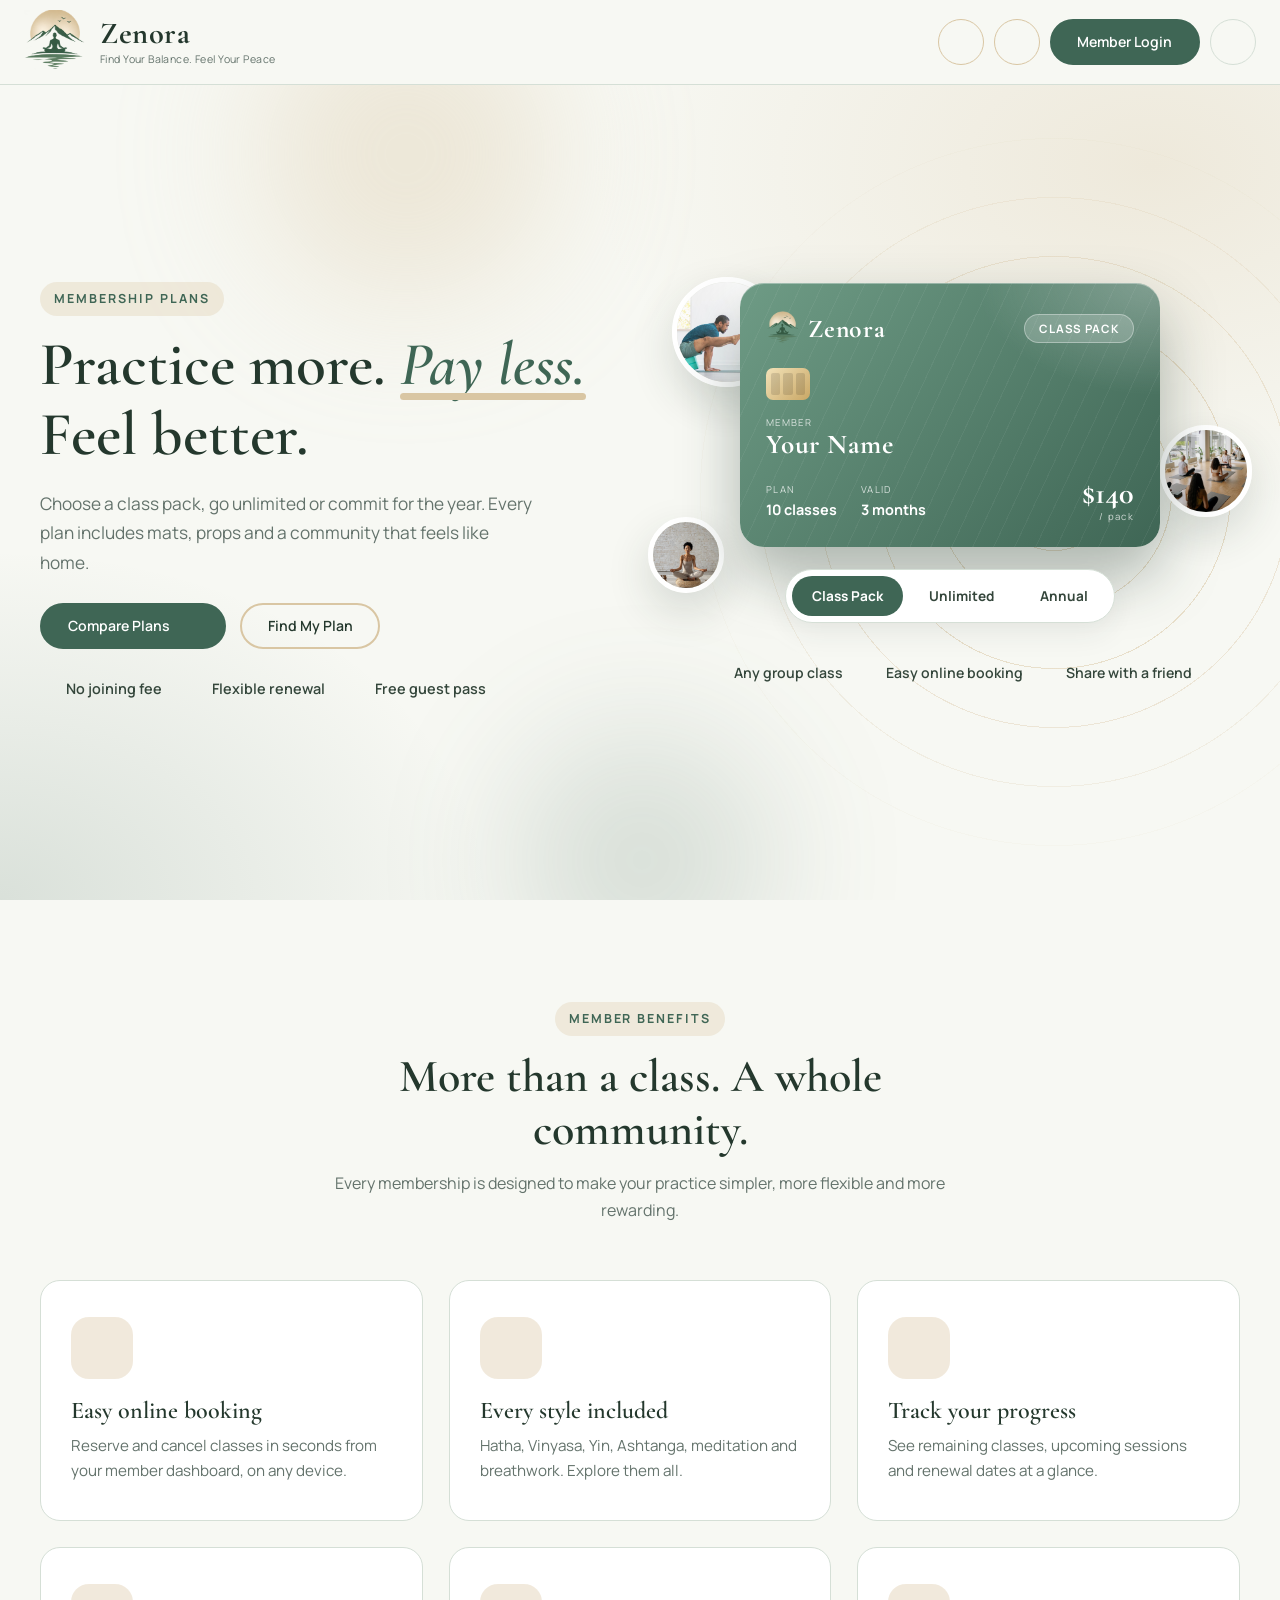
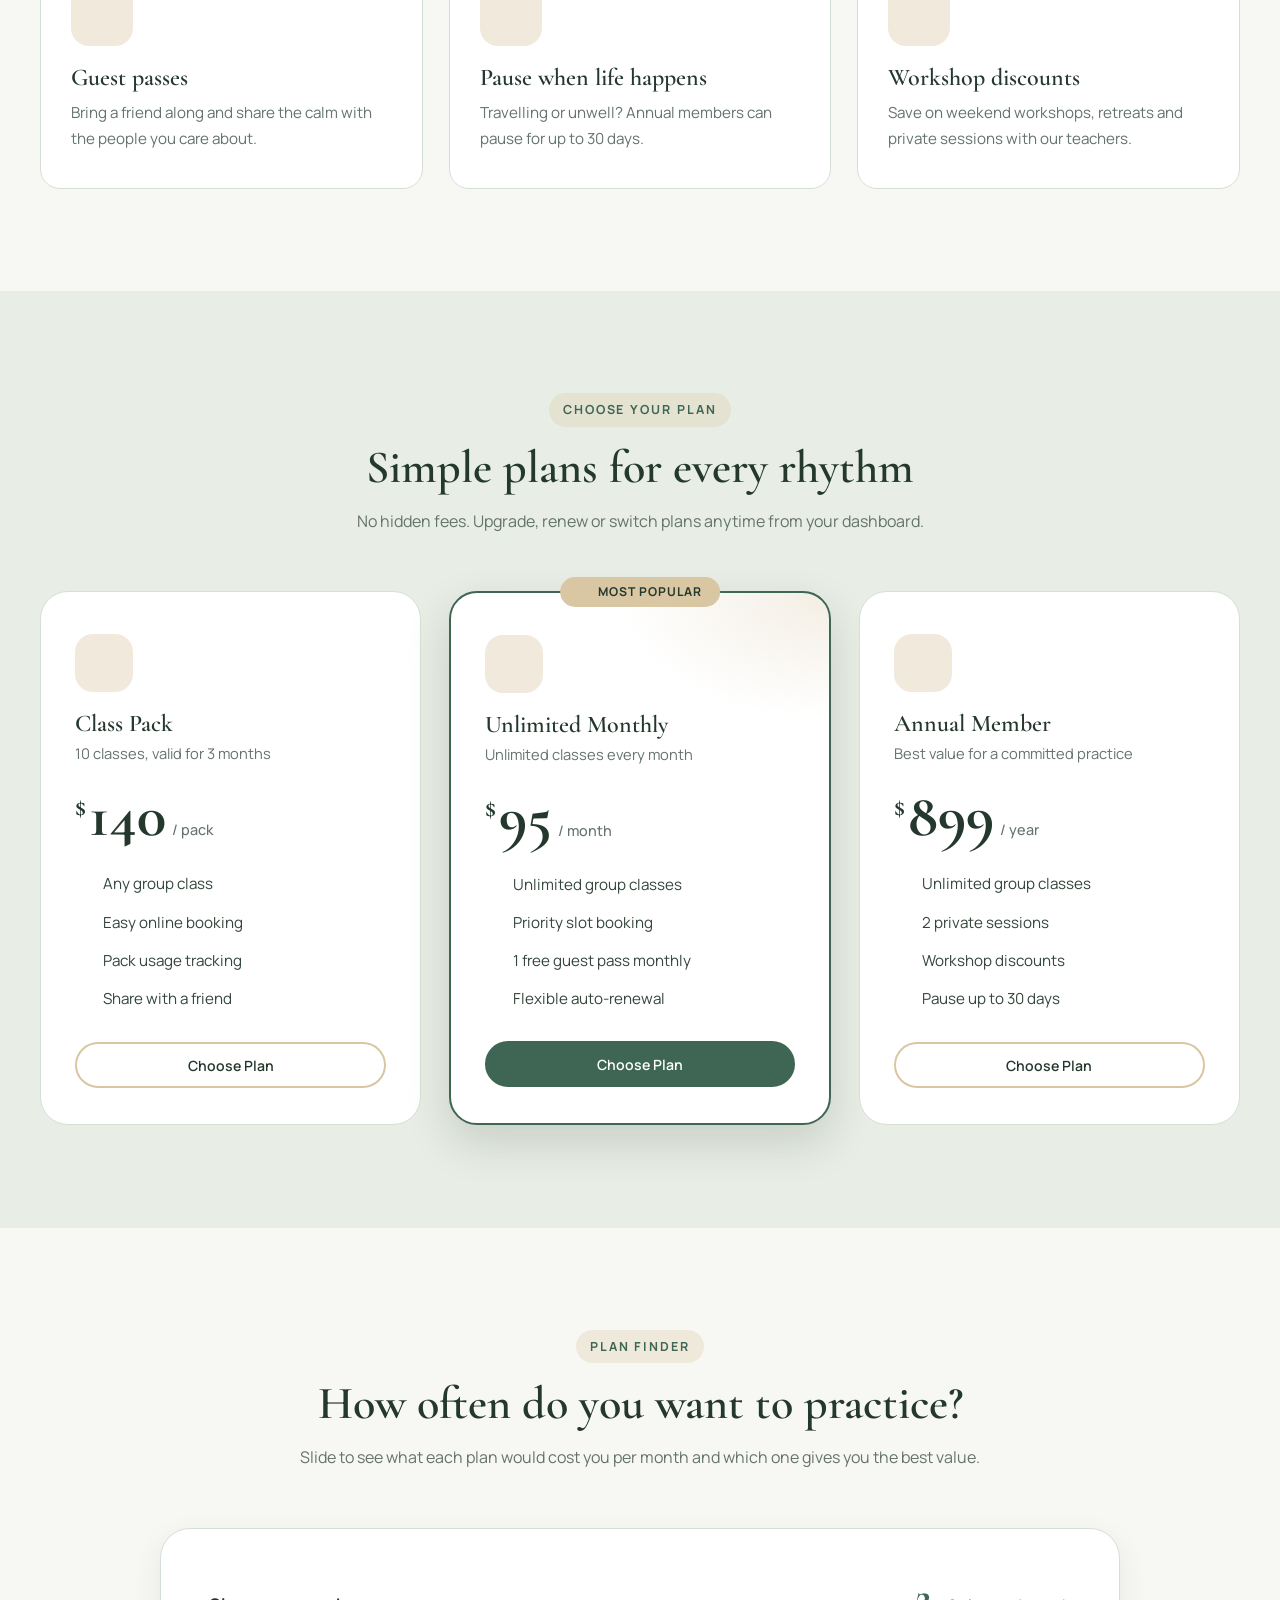
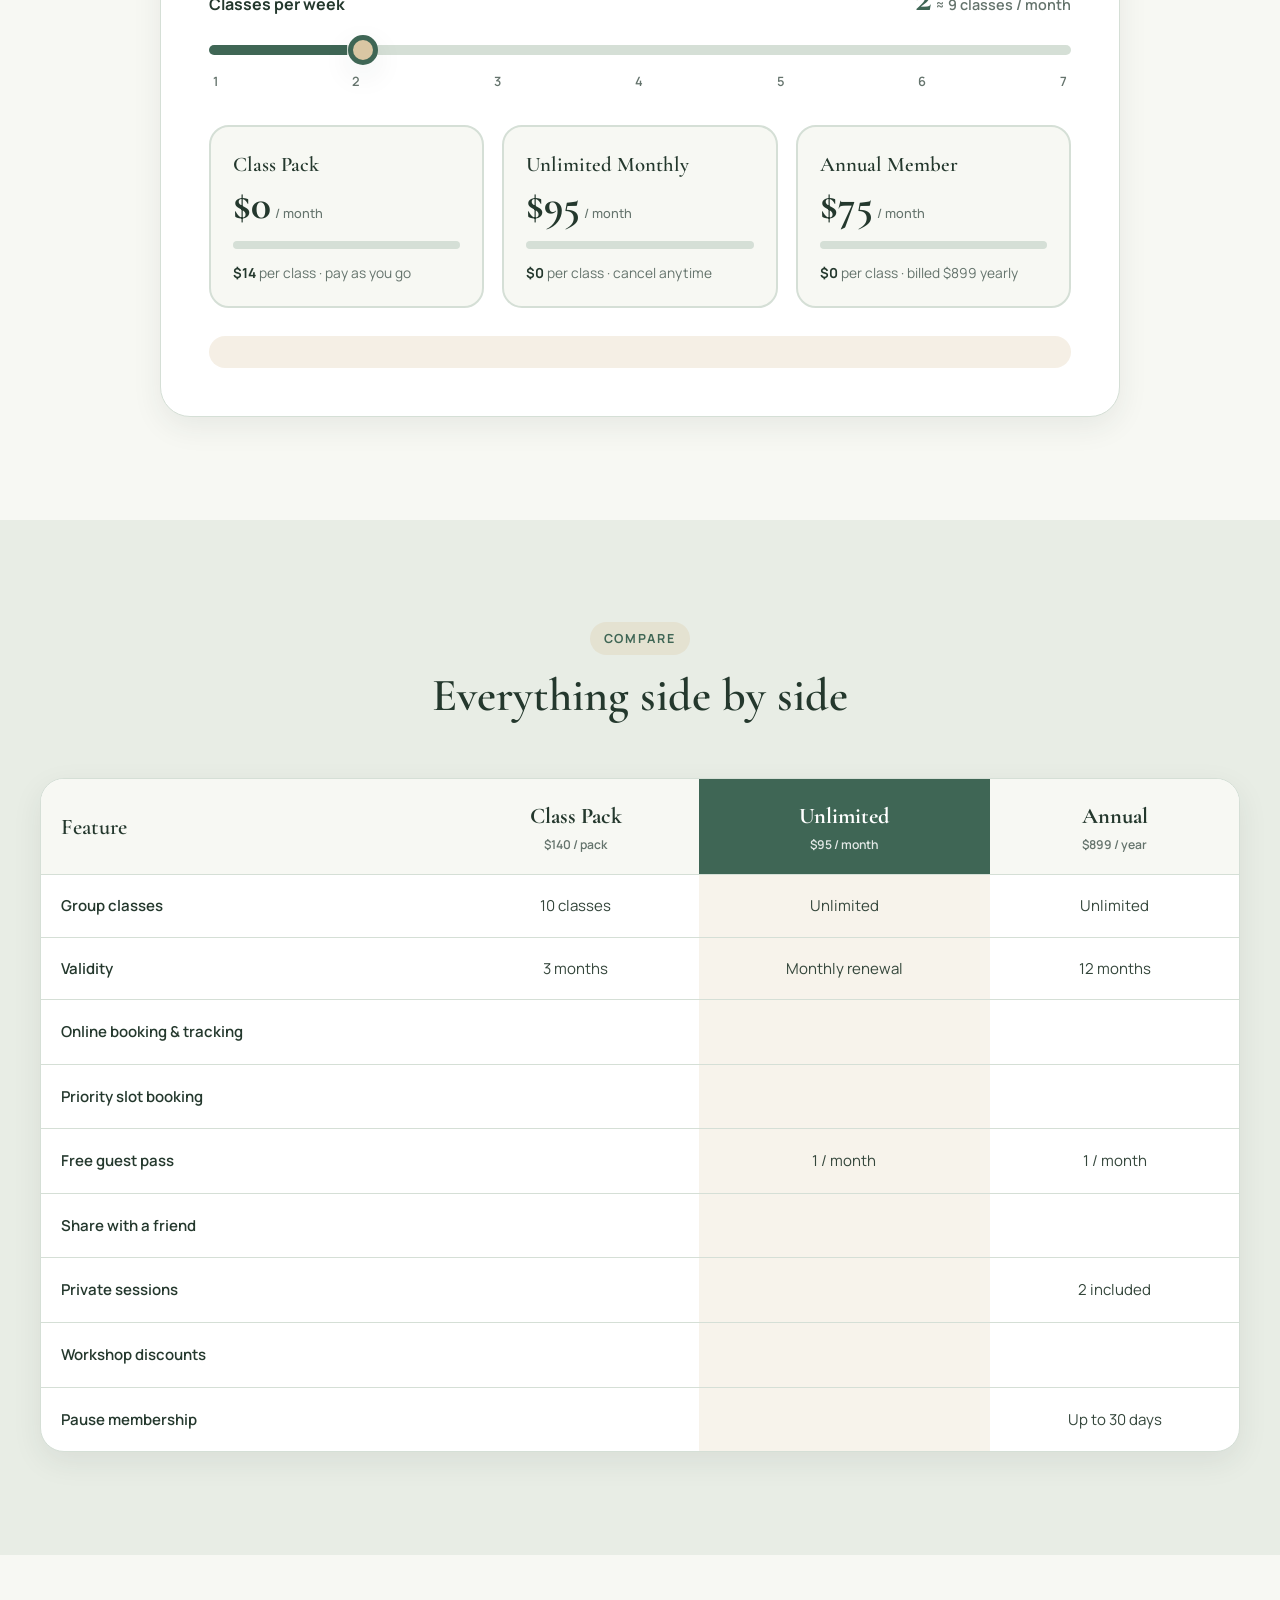
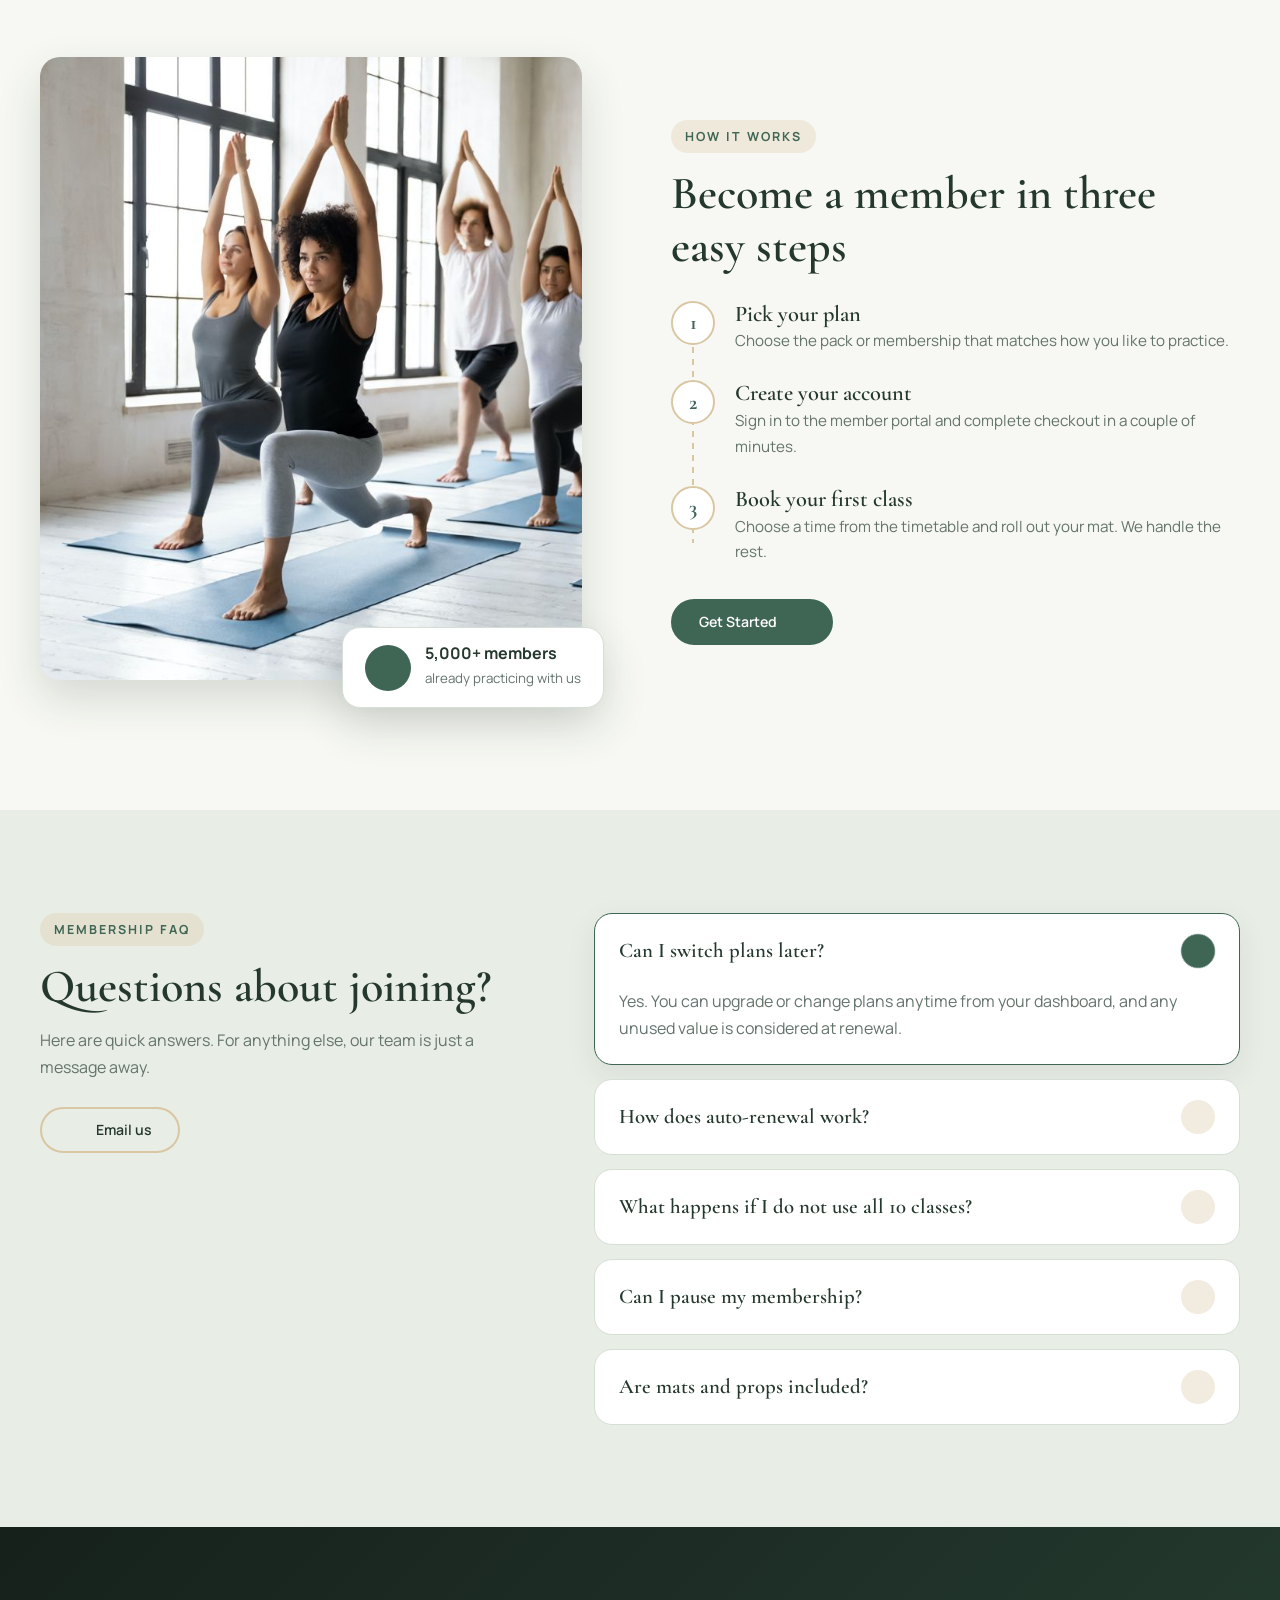
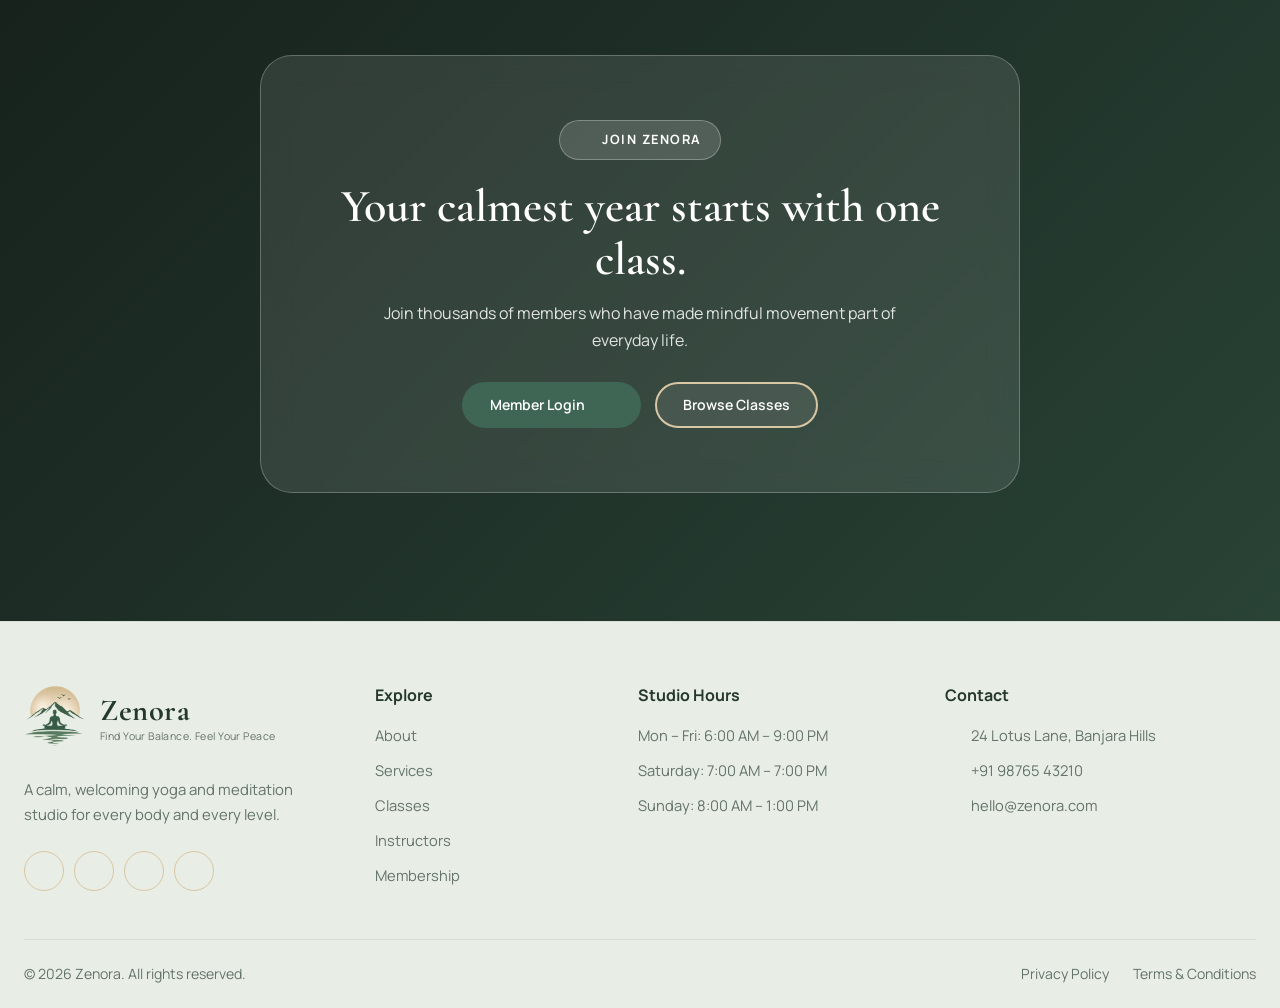
==== membership.html @ 4a1f75f4 "yoga studio" ====
<!DOCTYPE html>
<html lang="en" dir="ltr">

<head>
    <meta charset="UTF-8" />
    <meta name="viewport" content="width=device-width, initial-scale=1.0" />
    <title>Membership | Zenora Yoga & Meditation Studio</title>
    <meta name="description"
        content="Choose a Zenora membership: class packs, unlimited monthly or annual plans. Compare plans and find the one that fits your practice." />
    <link rel="icon" type="image/png" href="images/logo%201.png" />

    <!-- Apply saved theme + direction before paint (prevents flash) -->
    <script>
        try {
            var t = localStorage.getItem("zenora-theme");
            var d = localStorage.getItem("zenora-dir");
            if (t === "dark") document.documentElement.setAttribute("data-theme", "dark");
            if (d === "rtl") document.documentElement.setAttribute("dir", "rtl");
        } catch (e) { }
    </script>

    <link rel="preconnect" href="https://fonts.googleapis.com" />
    <link rel="preconnect" href="https://fonts.gstatic.com" crossorigin />
    <link
        href="https://fonts.googleapis.com/css2?family=Cormorant+Garamond:wght@500;600;700&family=Manrope:wght@400;500;600;700&display=swap"
        rel="stylesheet" />
    <link rel="stylesheet" href="membership.css" />
</head>

<body>

    <!-- ================= HEADER (3 equal-gap divs) ================= -->
    <header class="header" id="header">
        <div class="container header-inner">

            <!-- DIV 1: Logo + brand name + tagline -->
            <div class="header-brand">
                <a href="index.html" class="brand" aria-label="Zenora home">
                    <img class="brand-logo" src="images/logo%201.png" alt="" />
                    <span class="brand-text">
                        <span class="brand-name">Zenora</span>
                        <span class="brand-tagline">Find Your Balance. Feel Your Peace</span>
                    </span>
                </a>
            </div>

            <!-- DIV 2: Navigation links -->
            <nav class="nav" id="nav" aria-label="Main navigation">
                <ul class="nav-list">
                    <li class="has-dropdown">
                        <a href="index.html" aria-haspopup="true">Home <i data-lucide="chevron-down"
                                class="dd-icon"></i></a>
                        <ul class="dropdown">
                            <li><a href="index.html">Home 1 <small>Classic</small></a></li>
                            <li><a href="home-2.html">Home 2 <small>Premium</small></a></li>
                        </ul>
                    </li>
                    <li><a href="about.html">About</a></li>
                    <li><a href="services.html">Services</a></li>
                    <li><a href="classes.html">Classes</a></li>
                    <li><a href="instructors.html">Instructors</a></li>
                    <li><a href="membership.html" class="active">Membership</a></li>
                    <li><a href="dashboard.html">Dashboard</a></li>
                    <li class="nav-cta-item"><a href="login.html" class="btn btn-primary">Member Login</a></li>
                </ul>
            </nav>

            <!-- DIV 3: Action buttons + the single CTA -->
            <div class="header-actions">
                <button class="icon-btn" id="rtlToggle" aria-label="Toggle right-to-left layout" title="RTL / LTR">
                    <i data-lucide="arrow-left-right"></i>
                </button>
                <button class="icon-btn" id="themeToggle" aria-label="Toggle dark mode" title="Light / Dark">
                    <i data-lucide="moon" class="icon-moon"></i>
                    <i data-lucide="sun" class="icon-sun"></i>
                </button>
                <a href="login.html" class="btn btn-primary header-cta">Member Login</a>
                <button class="icon-btn burger" id="burger" aria-label="Open menu" aria-expanded="false">
                    <i data-lucide="menu"></i>
                </button>
            </div>

        </div>
    </header>

    <main>

        <!-- ================= 1. HERO (interactive 3D member card) ================= -->
        <section class="mb-hero" id="top">
            <span class="mb-rings" aria-hidden="true"></span>
            <span class="mb-blob mb-blob-1"></span>
            <span class="mb-blob mb-blob-2"></span>

            <div class="container mb-hero-inner">
                <div class="mb-hero-copy">
                    <span class="eyebrow mb-fade" style="--d:.1s">Membership Plans</span>
                    <h1 class="mb-fade" style="--d:.2s">Practice more. <span class="mb-accent">Pay less.</span> Feel
                        better.</h1>
                    <p class="mb-lead mb-fade" style="--d:.3s">
                        Choose a class pack, go unlimited or commit for the year. Every plan includes mats, props and
                        a community that feels like home.
                    </p>
                    <div class="mb-hero-btns mb-fade" style="--d:.4s">
                        <a href="#plans" class="btn btn-primary">Compare Plans <i data-lucide="arrow-down"></i></a>
                        <a href="#finder" class="btn btn-secondary">Find My Plan</a>
                    </div>
                    <ul class="mb-trust mb-fade" style="--d:.5s">
                        <li><i data-lucide="shield-check"></i> No joining fee</li>
                        <li><i data-lucide="refresh-cw"></i> Flexible renewal</li>
                        <li><i data-lucide="gift"></i> Free guest pass</li>
                    </ul>
                </div>

                <div class="mb-stage mb-fade" style="--d:.3s" id="mbStage">
                    <span class="mb-bubble mb-bubble-1"><img src="./images/arm balance.jpg" alt=""
                            onerror="this.style.display='none'" /></span>
                    <span class="mb-bubble mb-bubble-2"><img src="./images/group class1.jpg" alt=""
                            onerror="this.style.display='none'" /></span>
                    <span class="mb-bubble mb-bubble-3"><img src="./images/meditation.jpg" alt=""
                            onerror="this.style.display='none'" /></span>

                    <div class="mb-card-wrap">
                        <div class="mb-tilt" id="mbTilt">
                            <div class="mb-card" id="mbCard" data-tier="pack">
                                <span class="mb-sheen"></span>
                                <div class="mb-card-top">
                                    <span class="mb-card-brand">
                                        <img src="images/logo%201.png" alt="" onerror="this.style.display='none'" />
                                        <b>Zenora</b>
                                    </span>
                                    <span class="mb-card-badge" id="mbBadge">Class Pack</span>
                                </div>
                                <div class="mb-chip"><i></i><i></i><i></i></div>
                                <div class="mb-card-mid">
                                    <small>MEMBER</small>
                                    <strong>Your Name</strong>
                                </div>
                                <div class="mb-card-bot">
                                    <div><small>PLAN</small><b id="mbPlan">10 classes</b></div>
                                    <div><small>VALID</small><b id="mbValid">3 months</b></div>
                                    <div class="mb-card-price"><b id="mbPrice">$140</b><small id="mbPer">/ pack</small>
                                    </div>
                                </div>
                            </div>
                        </div>
                    </div>

                    <div class="mb-tiers" id="mbTiers" role="tablist" aria-label="Preview a plan">
                        <button class="mb-tier active" data-tier="pack" role="tab" aria-selected="true">Class
                            Pack</button>
                        <button class="mb-tier" data-tier="unlimited" role="tab"
                            aria-selected="false">Unlimited</button>
                        <button class="mb-tier" data-tier="annual" role="tab" aria-selected="false">Annual</button>
                    </div>
                    <ul class="mb-perks" id="mbPerks"></ul>
                </div>
            </div>
        </section>

        <!-- ================= 2. BENEFITS ================= -->
        <section class="section" id="benefits">
            <div class="container">
                <div class="section-head mb-reveal">
                    <span class="eyebrow">Member Benefits</span>
                    <h2>More than a class. A whole community.</h2>
                    <p>Every membership is designed to make your practice simpler, more flexible and more rewarding.</p>
                </div>
                <div class="mb-benefits">
                    <article class="mb-benefit mb-reveal">
                        <span class="mb-b-icon"><i data-lucide="calendar-plus"></i></span>
                        <h3>Easy online booking</h3>
                        <p>Reserve and cancel classes in seconds from your member dashboard, on any device.</p>
                    </article>
                    <article class="mb-benefit mb-reveal" style="--d:.1s">
                        <span class="mb-b-icon"><i data-lucide="layers"></i></span>
                        <h3>Every style included</h3>
                        <p>Hatha, Vinyasa, Yin, Ashtanga, meditation and breathwork. Explore them all.</p>
                    </article>
                    <article class="mb-benefit mb-reveal" style="--d:.2s">
                        <span class="mb-b-icon"><i data-lucide="gauge"></i></span>
                        <h3>Track your progress</h3>
                        <p>See remaining classes, upcoming sessions and renewal dates at a glance.</p>
                    </article>
                    <article class="mb-benefit mb-reveal">
                        <span class="mb-b-icon"><i data-lucide="gift"></i></span>
                        <h3>Guest passes</h3>
                        <p>Bring a friend along and share the calm with the people you care about.</p>
                    </article>
                    <article class="mb-benefit mb-reveal" style="--d:.1s">
                        <span class="mb-b-icon"><i data-lucide="pause-circle"></i></span>
                        <h3>Pause when life happens</h3>
                        <p>Travelling or unwell? Annual members can pause for up to 30 days.</p>
                    </article>
                    <article class="mb-benefit mb-reveal" style="--d:.2s">
                        <span class="mb-b-icon"><i data-lucide="ticket-percent"></i></span>
                        <h3>Workshop discounts</h3>
                        <p>Save on weekend workshops, retreats and private sessions with our teachers.</p>
                    </article>
                </div>
            </div>
        </section>

        <!-- ================= 3. PLANS ================= -->
        <section class="section alt" id="plans">
            <div class="container">
                <div class="section-head mb-reveal">
                    <span class="eyebrow">Choose Your Plan</span>
                    <h2>Simple plans for every rhythm</h2>
                    <p>No hidden fees. Upgrade, renew or switch plans anytime from your dashboard.</p>
                </div>
                <div class="mb-plans">
                    <article class="mb-plan mb-reveal">
                        <span class="mb-plan-icon"><i data-lucide="ticket"></i></span>
                        <h3>Class Pack</h3>
                        <p class="mb-plan-desc">10 classes, valid for 3 months</p>
                        <div class="mb-price"><span>$</span>140<small>/ pack</small></div>
                        <ul>
                            <li><i data-lucide="check"></i> Any group class</li>
                            <li><i data-lucide="check"></i> Easy online booking</li>
                            <li><i data-lucide="check"></i> Pack usage tracking</li>
                            <li><i data-lucide="check"></i> Share with a friend</li>
                        </ul>
                        <a href="login.html" class="btn btn-secondary">Choose Plan</a>
                    </article>

                    <article class="mb-plan mb-plan-pop mb-reveal" style="--d:.12s">
                        <span class="mb-pop"><i data-lucide="star"></i> Most Popular</span>
                        <span class="mb-plan-icon"><i data-lucide="infinity"></i></span>
                        <h3>Unlimited Monthly</h3>
                        <p class="mb-plan-desc">Unlimited classes every month</p>
                        <div class="mb-price"><span>$</span>95<small>/ month</small></div>
                        <ul>
                            <li><i data-lucide="check"></i> Unlimited group classes</li>
                            <li><i data-lucide="check"></i> Priority slot booking</li>
                            <li><i data-lucide="check"></i> 1 free guest pass monthly</li>
                            <li><i data-lucide="check"></i> Flexible auto-renewal</li>
                        </ul>
                        <a href="login.html" class="btn btn-primary">Choose Plan</a>
                    </article>

                    <article class="mb-plan mb-reveal" style="--d:.24s">
                        <span class="mb-plan-icon"><i data-lucide="crown"></i></span>
                        <h3>Annual Member</h3>
                        <p class="mb-plan-desc">Best value for a committed practice</p>
                        <div class="mb-price"><span>$</span>899<small>/ year</small></div>
                        <ul>
                            <li><i data-lucide="check"></i> Unlimited group classes</li>
                            <li><i data-lucide="check"></i> 2 private sessions</li>
                            <li><i data-lucide="check"></i> Workshop discounts</li>
                            <li><i data-lucide="check"></i> Pause up to 30 days</li>
                        </ul>
                        <a href="login.html" class="btn btn-secondary">Choose Plan</a>
                    </article>
                </div>
            </div>
        </section>

        <!-- ================= 4. PLAN FINDER ================= -->
        <section class="section" id="finder">
            <div class="container">
                <div class="section-head mb-reveal">
                    <span class="eyebrow">Plan Finder</span>
                    <h2>How often do you want to practice?</h2>
                    <p>Slide to see what each plan would cost you per month and which one gives you the best value.</p>
                </div>

                <div class="mb-finder mb-reveal">
                    <div class="mb-slider-box">
                        <div class="mb-slider-head">
                            <span>Classes per week</span>
                            <strong><b id="mbWeekly">2</b> <small id="mbMonthly">≈ 9 classes / month</small></strong>
                        </div>
                        <input type="range" id="mbRange" min="1" max="7" step="1" value="2"
                            aria-label="Classes per week" />
                        <div class="mb-ticks">
                            <span>1</span><span>2</span><span>3</span><span>4</span><span>5</span><span>6</span><span>7</span>
                        </div>
                    </div>

                    <div class="mb-results" id="mbResults">
                        <div class="mb-result" data-plan="pack">
                            <span class="mb-best"><i data-lucide="trophy"></i> Best value</span>
                            <h3>Class Pack</h3>
                            <div class="mb-res-price"><span id="rPack">$0</span><small>/ month</small></div>
                            <div class="mb-res-bar"><i id="bPack"></i></div>
                            <p><b id="cPack">$14</b> per class · pay as you go</p>
                        </div>
                        <div class="mb-result" data-plan="unlimited">
                            <span class="mb-best"><i data-lucide="trophy"></i> Best value</span>
                            <h3>Unlimited Monthly</h3>
                            <div class="mb-res-price"><span id="rUnl">$95</span><small>/ month</small></div>
                            <div class="mb-res-bar"><i id="bUnl"></i></div>
                            <p><b id="cUnl">$0</b> per class · cancel anytime</p>
                        </div>
                        <div class="mb-result" data-plan="annual">
                            <span class="mb-best"><i data-lucide="trophy"></i> Best value</span>
                            <h3>Annual Member</h3>
                            <div class="mb-res-price"><span id="rAnn">$75</span><small>/ month</small></div>
                            <div class="mb-res-bar"><i id="bAnn"></i></div>
                            <p><b id="cAnn">$0</b> per class · billed $899 yearly</p>
                        </div>
                    </div>

                    <p class="mb-advice" id="mbAdvice" aria-live="polite"></p>
                </div>
            </div>
        </section>

        <!-- ================= 5. COMPARISON TABLE ================= -->
        <section class="section alt" id="compare">
            <div class="container">
                <div class="section-head mb-reveal">
                    <span class="eyebrow">Compare</span>
                    <h2>Everything side by side</h2>
                </div>
                <div class="mb-table-wrap mb-reveal">
                    <table class="mb-table">
                        <thead>
                            <tr>
                                <th>Feature</th>
                                <th>Class Pack<small>$140 / pack</small></th>
                                <th class="hl">Unlimited<small>$95 / month</small></th>
                                <th>Annual<small>$899 / year</small></th>
                            </tr>
                        </thead>
                        <tbody>
                            <tr>
                                <td>Group classes</td>
                                <td>10 classes</td>
                                <td class="hl">Unlimited</td>
                                <td>Unlimited</td>
                            </tr>
                            <tr>
                                <td>Validity</td>
                                <td>3 months</td>
                                <td class="hl">Monthly renewal</td>
                                <td>12 months</td>
                            </tr>
                            <tr>
                                <td>Online booking &amp; tracking</td>
                                <td><i data-lucide="check"></i></td>
                                <td class="hl"><i data-lucide="check"></i></td>
                                <td><i data-lucide="check"></i></td>
                            </tr>
                            <tr>
                                <td>Priority slot booking</td>
                                <td><i data-lucide="minus" class="no"></i></td>
                                <td class="hl"><i data-lucide="check"></i></td>
                                <td><i data-lucide="check"></i></td>
                            </tr>
                            <tr>
                                <td>Free guest pass</td>
                                <td><i data-lucide="minus" class="no"></i></td>
                                <td class="hl">1 / month</td>
                                <td>1 / month</td>
                            </tr>
                            <tr>
                                <td>Share with a friend</td>
                                <td><i data-lucide="check"></i></td>
                                <td class="hl"><i data-lucide="minus" class="no"></i></td>
                                <td><i data-lucide="minus" class="no"></i></td>
                            </tr>
                            <tr>
                                <td>Private sessions</td>
                                <td><i data-lucide="minus" class="no"></i></td>
                                <td class="hl"><i data-lucide="minus" class="no"></i></td>
                                <td>2 included</td>
                            </tr>
                            <tr>
                                <td>Workshop discounts</td>
                                <td><i data-lucide="minus" class="no"></i></td>
                                <td class="hl"><i data-lucide="minus" class="no"></i></td>
                                <td><i data-lucide="check"></i></td>
                            </tr>
                            <tr>
                                <td>Pause membership</td>
                                <td><i data-lucide="minus" class="no"></i></td>
                                <td class="hl"><i data-lucide="minus" class="no"></i></td>
                                <td>Up to 30 days</td>
                            </tr>
                        </tbody>
                    </table>
                </div>
            </div>
        </section>

        <!-- ================= 6. HOW TO JOIN ================= -->
        <section class="section" id="join-steps">
            <div class="container mb-join">
                <div class="mb-join-media mb-reveal">
                    <div class="mb-join-photo">
                        <img src="./images/yoga 3.jpg"
                            alt="Calm Zenora studio ready for class" loading="lazy"
                            onerror="this.style.display='none'" />
                    </div>
                    <div class="mb-join-float">
                        <i data-lucide="sparkles"></i>
                        <div><strong>5,000+ members</strong><small>already practicing with us</small></div>
                    </div>
                </div>

                <div class="mb-join-text mb-reveal" style="--d:.15s">
                    <span class="eyebrow">How It Works</span>
                    <h2>Become a member in three easy steps</h2>
                    <ol class="mb-steps">
                        <li>
                            <span class="mb-step-num">1</span>
                            <div>
                                <h3>Pick your plan</h3>
                                <p>Choose the pack or membership that matches how you like to practice.</p>
                            </div>
                        </li>
                        <li>
                            <span class="mb-step-num">2</span>
                            <div>
                                <h3>Create your account</h3>
                                <p>Sign in to the member portal and complete checkout in a couple of minutes.</p>
                            </div>
                        </li>
                        <li>
                            <span class="mb-step-num">3</span>
                            <div>
                                <h3>Book your first class</h3>
                                <p>Choose a time from the timetable and roll out your mat. We handle the rest.</p>
                            </div>
                        </li>
                    </ol>
                    <a href="login.html" class="btn btn-primary">Get Started <i data-lucide="arrow-right"
                            class="flip"></i></a>
                </div>
            </div>
        </section>

        <!-- ================= 7. FAQ ================= -->
        <section class="section alt" id="faq">
            <div class="container mb-faq-wrap">
                <div class="mb-faq-intro mb-reveal">
                    <span class="eyebrow">Membership FAQ</span>
                    <h2>Questions about joining?</h2>
                    <p>Here are quick answers. For anything else, our team is just a message away.</p>
                    <a href="mailto:hello@zenora.com" class="btn btn-secondary"><i data-lucide="mail"></i> Email us</a>
                </div>

                <div class="mb-faq mb-reveal" style="--d:.12s" id="mbFaq">
                    <div class="mb-faq-item open">
                        <button class="mb-faq-q" aria-expanded="true"><span>Can I switch plans later?</span><i
                                data-lucide="plus"></i></button>
                        <div class="mb-faq-a">
                            <div>
                                <p>Yes. You can upgrade or change plans anytime from your dashboard, and any unused
                                    value is considered at renewal.</p>
                            </div>
                        </div>
                    </div>
                    <div class="mb-faq-item">
                        <button class="mb-faq-q" aria-expanded="false"><span>How does auto-renewal work?</span><i
                                data-lucide="plus"></i></button>
                        <div class="mb-faq-a">
                            <div>
                                <p>Unlimited Monthly renews each month and can be cancelled before the renewal date.
                                    Packs and annual plans end on their own and never renew unless you choose.</p>
                            </div>
                        </div>
                    </div>
                    <div class="mb-faq-item">
                        <button class="mb-faq-q" aria-expanded="false"><span>What happens if I do not use all 10
                                classes?</span><i data-lucide="plus"></i></button>
                        <div class="mb-faq-a">
                            <div>
                                <p>A class pack is valid for 3 months. Remaining classes expire after that, so we send a
                                    friendly reminder before then.</p>
                            </div>
                        </div>
                    </div>
                    <div class="mb-faq-item">
                        <button class="mb-faq-q" aria-expanded="false"><span>Can I pause my membership?</span><i
                                data-lucide="plus"></i></button>
                        <div class="mb-faq-a">
                            <div>
                                <p>Annual members can pause for up to 30 days, perfect for travel or recovery. Just
                                    request it from your dashboard.</p>
                            </div>
                        </div>
                    </div>
                    <div class="mb-faq-item">
                        <button class="mb-faq-q" aria-expanded="false"><span>Are mats and props included?</span><i
                                data-lucide="plus"></i></button>
                        <div class="mb-faq-a">
                            <div>
                                <p>Always. Mats, blocks, straps and bolsters are provided for every class at no extra
                                    cost.</p>
                            </div>
                        </div>
                    </div>
                </div>
            </div>
        </section>

        <!-- ================= 8. CTA ================= -->
        <section class="mb-cta" id="start">
            <div class="mb-cta-bg">
                <img src="https://unsplash.com/photos/bHEoayA42qg/download?force=true&w=1600"
                    alt="Peaceful yoga space with plants" loading="lazy" onerror="this.style.display='none'" />
            </div>
            <div class="mb-cta-overlay"></div>
            <div class="container mb-cta-inner">
                <div class="mb-cta-card mb-reveal">
                    <span class="mb-pill"><i data-lucide="heart-handshake"></i> Join Zenora</span>
                    <h2>Your calmest year starts with one class.</h2>
                    <p>Join thousands of members who have made mindful movement part of everyday life.</p>
                    <div class="mb-cta-btns">
                        <a href="login.html" class="btn btn-light">Member Login <i data-lucide="arrow-right"
                                class="flip"></i></a>
                        <a href="classes.html" class="btn btn-ghost">Browse Classes</a>
                    </div>
                </div>
            </div>
        </section>

    </main>

    <!-- ================= FOOTER ================= -->
    <footer class="footer">
        <div class="container footer-grid">
            <div class="footer-brand">
                <a href="index.html" class="brand" aria-label="Zenora home">
                    <img class="brand-logo" src="images/logo%201.png" alt="" />
                    <span class="brand-text">
                        <span class="brand-name">Zenora</span>
                        <span class="brand-tagline">Find Your Balance. Feel Your Peace</span>
                    </span>
                </a>
                <p>A calm, welcoming yoga and meditation studio for every body and every level.</p>
                <div class="socials">
                    <a href="#" aria-label="Facebook"><i data-lucide="facebook"></i></a>
                    <a href="#" aria-label="Instagram"><i data-lucide="instagram"></i></a>
                    <a href="#" aria-label="Twitter"><i data-lucide="twitter"></i></a>
                    <a href="#" aria-label="YouTube"><i data-lucide="youtube"></i></a>
                </div>
            </div>

            <div>
                <h4>Explore</h4>
                <ul class="footer-links">
                    <li><a href="about.html">About</a></li>
                    <li><a href="services.html">Services</a></li>
                    <li><a href="classes.html">Classes</a></li>
                    <li><a href="instructors.html">Instructors</a></li>
                    <li><a href="membership.html">Membership</a></li>
                </ul>
            </div>

            <div>
                <h4>Studio Hours</h4>
                <ul class="footer-links plain">
                    <li>Mon – Fri: 6:00 AM – 9:00 PM</li>
                    <li>Saturday: 7:00 AM – 7:00 PM</li>
                    <li>Sunday: 8:00 AM – 1:00 PM</li>
                </ul>
            </div>

            <div>
                <h4>Contact</h4>
                <ul class="footer-links plain">
                    <li><i data-lucide="map-pin"></i> 24 Lotus Lane, Banjara Hills</li>
                    <li><i data-lucide="phone"></i> +91 98765 43210</li>
                    <li><i data-lucide="mail"></i> hello@zenora.com</li>
                </ul>
            </div>
        </div>

        <div class="container footer-bottom">
            <p>&copy; <span id="year">2026</span> Zenora. All rights reserved.</p>
            <div class="legal">
                <a href="privacy-policy.html">Privacy Policy</a>
                <a href="terms-and-conditions.html">Terms &amp; Conditions</a>
            </div>

        </div>
    </footer>

    <!-- Lucide icons (pinned version that includes social icons) -->
    <script src="https://unpkg.com/lucide@0.460.0/dist/umd/lucide.min.js"></script>
    <script src="membership.js"></script>
</body>

</html>
---- membership.css ----
/* =========================================================
   ZENORA – Membership page (self-contained stylesheet)
   ========================================================= */

/* LIGHT MODE */
:root {
    --primary: #3F6655;
    --secondary: #D9C6A3;
    --bg: #F7F8F3;
    --bg-alt: #E8EDE5;
    --card: #FFFFFF;
    --text: #34463B;
    --heading: #24382D;
    --text-muted: #64736C;
    --border: #D5DFD6;
    --header-bg: #F7F8F3;
    --footer-bg: #E8EDE5;

    --on-primary: #FFFFFF;
    --on-secondary: #24382D;
    --shadow: 0 10px 30px rgba(36, 56, 45, 0.08);
    --shadow-lg: 0 18px 44px rgba(36, 56, 45, 0.16);

    --header-h: 84px;
    --radius: 20px;
    --ease: cubic-bezier(.22, .61, .36, 1);
}

/* DARK MODE */
[data-theme="dark"] {
    --primary: #A8C7B2;
    --secondary: #D9C6A3;
    --bg: #141D19;
    --bg-alt: #1B2922;
    --card: #24352D;
    --text: #D9E8DC;
    --heading: #F1F5F0;
    --text-muted: #B1C0B6;
    --border: #3A5142;
    --header-bg: #141D19;
    --footer-bg: #1B2922;

    --on-primary: #141D19;
    --on-secondary: #141D19;
    --shadow: 0 10px 30px rgba(0, 0, 0, 0.35);
    --shadow-lg: 0 18px 44px rgba(0, 0, 0, 0.5);
}

/* ---------- Reset / base ---------- */
*,
*::before,
*::after {
    box-sizing: border-box;
    margin: 0;
    padding: 0;
}

html {
    scroll-behavior: smooth;
    scroll-padding-top: var(--header-h);
}

body {
    font-family: "Manrope", system-ui, sans-serif;
    background: var(--bg);
    color: var(--text);
    line-height: 1.7;
    transition: background .4s var(--ease), color .4s var(--ease);
    overflow-x: hidden;
}

img {
    display: block;
    max-width: 100%;
}

ul,
ol {
    list-style: none;
}

a {
    color: inherit;
    text-decoration: none;
}

button {
    font-family: inherit;
    cursor: pointer;
    border: none;
    background: none;
    color: inherit;
}

h1,
h2,
h3,
h4 {
    font-family: "Cormorant Garamond", serif;
    color: var(--heading);
    line-height: 1.15;
    font-weight: 600;
}

h1 {
    font-size: clamp(2.6rem, 5.4vw, 4.6rem);
}

h2 {
    font-size: clamp(2rem, 3.6vw, 3rem);
}

h3 {
    font-size: 1.5rem;
}

i[data-lucide],
svg.lucide {
    width: 20px;
    height: 20px;
    stroke-width: 1.75;
    flex-shrink: 0;
}

.container {
    width: min(1200px, 100% - 48px);
    margin-inline: auto;
}

:focus-visible {
    outline: 2px solid var(--primary);
    outline-offset: 3px;
    border-radius: 6px;
}

[dir="rtl"] .flip {
    transform: scaleX(-1);
}

/* ---------- Buttons ---------- */
.btn {
    display: inline-flex;
    align-items: center;
    justify-content: center;
    gap: .55rem;
    height: 46px;
    padding: 0 1.6rem;
    border-radius: 999px;
    border: 2px solid transparent;
    font-weight: 600;
    font-size: .88rem;
    white-space: nowrap;
    transition: background .3s var(--ease), color .3s var(--ease), border-color .3s var(--ease), transform .3s var(--ease), box-shadow .3s var(--ease);
}

.btn:active {
    transform: scale(.97);
}

.btn i,
.btn svg {
    transition: transform .3s var(--ease);
}

.btn:hover i,
.btn:hover svg {
    transform: translateX(4px);
}

[dir="rtl"] .btn:hover i,
[dir="rtl"] .btn:hover svg {
    transform: translateX(-4px) scaleX(-1);
}

.btn-primary {
    background: var(--primary);
    color: var(--on-primary);
    border-color: var(--primary);
}

.btn-primary:hover {
    background: var(--secondary);
    border-color: var(--secondary);
    color: var(--on-secondary);
    transform: translateY(-2px);
    box-shadow: var(--shadow);
}

.btn-secondary {
    background: transparent;
    color: var(--heading);
    border-color: var(--secondary);
}

.btn-secondary:hover {
    background: var(--secondary);
    border-color: var(--secondary);
    color: var(--on-secondary);
    transform: translateY(-2px);
    box-shadow: var(--shadow);
}

/* ---------- Header: 3 divs with EQUAL gaps ---------- */
.header {
    position: sticky;
    top: 0;
    z-index: 100;
    height: var(--header-h);
    background: var(--header-bg);
    border-bottom: 1px solid transparent;
    transition: background .4s var(--ease), border-color .3s, box-shadow .3s;
}

.header.scrolled {
    border-color: var(--border);
    box-shadow: 0 6px 20px rgba(0, 0, 0, .05);
}

.header .container,
.footer .container {
    width: min(1320px, 100% - 48px);
}

.header-inner {
    height: 100%;
    display: grid;
    grid-template-columns: auto auto auto;
    justify-content: space-between;
    align-items: center;
    column-gap: 24px;
}

.header-brand {
    display: flex;
    align-items: center;
}

.brand {
    display: inline-flex;
    align-items: center;
    gap: .75rem;
    color: var(--primary);
}

.brand-logo {
    width: 64px;
    height: 64px;
    object-fit: cover;
}

.brand-text {
    display: flex;
    flex-direction: column;
    line-height: 1.1;
}

.brand-name {
    font-family: "Cormorant Garamond", serif;
    font-size: 1.9rem;
    font-weight: 700;
    color: var(--heading);
    letter-spacing: .02em;
}

.brand-tagline {
    font-size: .66rem;
    letter-spacing: .04em;
    color: var(--text-muted);
    margin-top: 3px;
    white-space: nowrap;
}

.nav-list {
    display: flex;
    align-items: center;
    gap: 28px;
}

.nav-list>li>a:not(.btn) {
    position: relative;
    display: inline-flex;
    align-items: center;
    gap: 4px;
    font-weight: 600;
    font-size: .8rem;
    color: var(--text);
    padding: 6px 0;
    transition: color .3s;
    white-space: nowrap;
}

.nav-list>li>a:not(.btn)::after {
    content: "";
    position: absolute;
    inset-inline-start: 0;
    bottom: 0;
    height: 2px;
    width: 0;
    background: var(--secondary);
    transition: width .35s var(--ease);
}

.nav-list>li>a:not(.btn):hover,
.nav-list>li>a.active {
    color: var(--primary);
}

.nav-list>li>a:not(.btn):hover::after,
.nav-list>li>a.active::after {
    width: 100%;
}

.nav-cta-item {
    display: none;
}

.has-dropdown {
    position: relative;
}

.dd-icon {
    width: 16px !important;
    height: 16px !important;
    transition: transform .3s var(--ease);
}

.dropdown {
    position: absolute;
    top: calc(100% + 16px);
    inset-inline-start: -18px;
    min-width: 210px;
    padding: 8px;
    background: var(--card);
    border: 1px solid var(--border);
    border-radius: 16px;
    box-shadow: var(--shadow-lg);
    opacity: 0;
    visibility: hidden;
    transform: translateY(10px);
    transition: opacity .3s var(--ease), transform .3s var(--ease), visibility .3s;
}

.dropdown::before {
    content: "";
    position: absolute;
    inset-inline: 0;
    top: -18px;
    height: 18px;
}

.has-dropdown:hover .dropdown,
.has-dropdown:focus-within .dropdown,
.has-dropdown.open .dropdown {
    opacity: 1;
    visibility: visible;
    transform: none;
}

.has-dropdown:hover .dd-icon,
.has-dropdown:focus-within .dd-icon,
.has-dropdown.open .dd-icon {
    transform: rotate(180deg);
}

.dropdown a {
    display: flex;
    align-items: center;
    justify-content: space-between;
    gap: 16px;
    padding: 11px 14px;
    border-radius: 10px;
    font-weight: 600;
    font-size: .92rem;
    color: var(--text);
    transition: background .3s, color .3s, padding .3s var(--ease);
}

.dropdown a small {
    font-size: .72rem;
    font-weight: 600;
    color: var(--text-muted);
    letter-spacing: .04em;
}

.dropdown a:hover,
.dropdown a.current {
    background: color-mix(in srgb, var(--secondary) 30%, transparent);
    color: var(--primary);
    padding-inline-start: 20px;
}

.header-actions {
    display: flex;
    align-items: center;
    gap: 10px;
}

.icon-btn {
    width: 46px;
    height: 46px;
    border-radius: 50%;
    display: inline-grid;
    place-items: center;
    border: 1.5px solid var(--border);
    color: var(--heading);
    transition: background .3s, border-color .3s, transform .3s var(--ease);
}

.header-actions > .icon-btn:not(.burger) {
    border-color: var(--secondary);
}

.header-actions > .icon-btn:not(.burger):hover {
    border-color: var(--secondary);
    background: var(--secondary);
    color: var(--on-secondary);
}

.icon-btn:hover {
    border-color: var(--secondary);
    background: color-mix(in srgb, var(--secondary) 25%, transparent);
    transform: translateY(-2px);
}

.icon-btn:active {
    transform: scale(.94);
}

.icon-sun {
    display: none;
}

[data-theme="dark"] .icon-sun {
    display: block;
}

[data-theme="dark"] .icon-moon {
    display: none;
}

.burger {
    display: none;
}

/* ---------- Generic section ---------- */
.section {
    padding: clamp(64px, 8vw, 104px) 0;
}

.section.alt {
    background: var(--bg-alt);
}

.section-head {
    max-width: 680px;
    margin: 0 auto 56px;
    text-align: center;
}

.section-head p {
    color: var(--text-muted);
    margin-top: 14px;
}

.eyebrow {
    display: inline-block;
    margin-bottom: 14px;
    font-size: .78rem;
    font-weight: 700;
    letter-spacing: .16em;
    text-transform: uppercase;
    color: var(--primary);
    padding: 6px 14px;
    border-radius: 999px;
    background: color-mix(in srgb, var(--secondary) 30%, transparent);
}

/* =========================================================
   MEMBERSHIP PAGE – unique styles (prefix: mb-)
   ========================================================= */

.btn-light {
    background: var(--primary);
    color: var(--on-primary);
    border-color: var(--primary);
}

.btn-light:hover {
    background: var(--secondary);
    border-color: var(--secondary);
    color: var(--on-secondary);
    transform: translateY(-2px);
    box-shadow: 0 12px 28px rgba(0, 0, 0, .25);
}

.btn-ghost {
    background: rgba(255, 255, 255, .08);
    color: #fff;
    border-color: var(--secondary);
}

.btn-ghost:hover {
    background: var(--secondary);
    border-color: var(--secondary);
    color: var(--on-secondary);
    transform: translateY(-2px);
}

/* Scroll reveal */
.mb-reveal {
    opacity: 0;
    transform: translateY(40px);
    transition: opacity .9s var(--ease) var(--d, 0s), transform .9s var(--ease) var(--d, 0s);
}

.mb-reveal.in {
    opacity: 1;
    transform: none;
}

/* ---------- 1. HERO ---------- */
.mb-hero {
    position: relative;
    height: calc(100vh - var(--header-h));
    height: calc(100svh - var(--header-h));
    min-height: 640px;
    display: flex;
    align-items: center;
    overflow: hidden;
    isolation: isolate;
    background:
        radial-gradient(800px 500px at 90% 10%, color-mix(in srgb, var(--secondary) 30%, transparent), transparent 70%),
        radial-gradient(700px 500px at 0% 100%, color-mix(in srgb, var(--primary) 16%, transparent), transparent 70%),
        var(--bg);
}

.mb-rings {
    position: absolute;
    z-index: -1;
    top: 50%;
    inset-inline-end: -12%;
    width: 760px;
    height: 760px;
    transform: translateY(-50%);
    border-radius: 50%;
    background: repeating-radial-gradient(circle, transparent 0 58px, color-mix(in srgb, var(--secondary) 55%, transparent) 58px 59px);
    -webkit-mask-image: radial-gradient(circle, #000 30%, transparent 70%);
    mask-image: radial-gradient(circle, #000 30%, transparent 70%);
    animation: mbPulse 9s ease-in-out infinite;
}

@keyframes mbPulse {

    0%,
    100% {
        transform: translateY(-50%) scale(1);
    }

    50% {
        transform: translateY(-50%) scale(1.06);
    }
}

.mb-blob {
    position: absolute;
    z-index: -1;
    border-radius: 50%;
    filter: blur(70px);
    opacity: .5;
}

.mb-blob-1 {
    width: 300px;
    height: 300px;
    top: -80px;
    inset-inline-start: 20%;
    background: color-mix(in srgb, var(--secondary) 70%, transparent);
    animation: mbDrift 14s ease-in-out infinite;
}

.mb-blob-2 {
    width: 260px;
    height: 260px;
    bottom: -90px;
    inset-inline-start: 40%;
    background: color-mix(in srgb, var(--primary) 35%, transparent);
    animation: mbDrift 18s ease-in-out infinite reverse;
}

@keyframes mbDrift {

    0%,
    100% {
        transform: translate(0, 0);
    }

    50% {
        transform: translate(40px, 30px);
    }
}

.mb-hero-inner {
    display: grid;
    grid-template-columns: 1fr 1fr;
    align-items: center;
    gap: 40px;
    height: 100%;
    padding-block: 28px;
}

.mb-fade {
    opacity: 0;
    transform: translateY(26px);
    animation: mbFadeUp .9s var(--ease) forwards;
    animation-delay: var(--d, 0s);
}

@keyframes mbFadeUp {
    to {
        opacity: 1;
        transform: none;
    }
}

.mb-hero h1 {
    font-size: clamp(2.4rem, 4.8vw, 4.2rem);
    margin-bottom: 18px;
}

.mb-accent {
    position: relative;
    color: var(--primary);
    font-style: italic;
}

.mb-accent::after {
    content: "";
    position: absolute;
    inset-inline: 0;
    bottom: .02em;
    height: .12em;
    border-radius: 10px;
    background: var(--secondary);
    transform: scaleX(0);
    transform-origin: left;
    animation: mbLine 1s var(--ease) 1s forwards;
}

[dir="rtl"] .mb-accent::after {
    transform-origin: right;
}

@keyframes mbLine {
    to {
        transform: scaleX(1);
    }
}

.mb-lead {
    font-size: 1.08rem;
    color: var(--text-muted);
    max-width: 500px;
    margin-bottom: 26px;
}

.mb-hero-btns {
    display: flex;
    flex-wrap: wrap;
    gap: 14px;
}

.mb-trust {
    display: flex;
    flex-wrap: wrap;
    gap: 10px 24px;
    margin-top: 28px;
    font-size: .9rem;
    font-weight: 600;
}

.mb-trust li {
    display: inline-flex;
    align-items: center;
    gap: 8px;
}

.mb-trust i {
    width: 18px;
    height: 18px;
    color: var(--primary);
}

/* Hero visual: 3D member card */
.mb-stage {
    position: relative;
    display: flex;
    flex-direction: column;
    align-items: center;
    gap: 22px;
}

.mb-bubble {
    position: absolute;
    z-index: 0;
    border-radius: 50%;
    overflow: hidden;
    border: 5px solid var(--card);
    box-shadow: var(--shadow-lg);
    background: linear-gradient(145deg, var(--bg-alt), color-mix(in srgb, var(--secondary) 45%, var(--bg-alt)));
}

.mb-bubble img {
    width: 100%;
    height: 100%;
    object-fit: cover;
}

.mb-bubble-1 {
    width: 110px;
    height: 110px;
    top: -6px;
    inset-inline-start: 2%;
    animation: mbFloat 7s ease-in-out infinite;
}

.mb-bubble-2 {
    width: 92px;
    height: 92px;
    top: 34%;
    inset-inline-end: -2%;
    animation: mbFloat 8s ease-in-out infinite reverse;
}

.mb-bubble-3 {
    width: 76px;
    height: 76px;
    bottom: 26%;
    inset-inline-start: -2%;
    animation: mbFloat 6s ease-in-out infinite;
}

@keyframes mbFloat {

    0%,
    100% {
        transform: translateY(0);
    }

    50% {
        transform: translateY(-14px);
    }
}

.mb-card-wrap {
    position: relative;
    z-index: 1;
    perspective: 1100px;
    width: min(420px, 100%);
}

.mb-tilt {
    transform-style: preserve-3d;
    transform: rotateX(var(--rx, 0deg)) rotateY(var(--ry, 0deg));
    transition: transform .25s ease-out;
}

.mb-tilt.reset {
    transition: transform .8s var(--ease);
}

.mb-card {
    --c1: #6E9B85;
    --c2: #3F6655;
    --fg: #fff;
    position: relative;
    aspect-ratio: 1.586 / 1;
    padding: 24px 26px;
    border-radius: 24px;
    display: flex;
    flex-direction: column;
    justify-content: space-between;
    overflow: hidden;
    color: var(--fg);
    background:
        radial-gradient(260px 160px at 100% 0%, rgba(255, 255, 255, .28), transparent 70%),
        linear-gradient(135deg, var(--c1), var(--c2));
    box-shadow: 0 28px 60px rgba(29, 51, 40, .35), inset 0 1px 0 rgba(255, 255, 255, .35);
    transition: background .4s;
}

.mb-card[data-tier="unlimited"] {
    --c1: #3F6655;
    --c2: #1D3328;
}

.mb-card[data-tier="annual"] {
    --c1: #E7D8B8;
    --c2: #B8995F;
    --fg: #24382D;
}

.mb-card.swap {
    animation: mbSwap .7s var(--ease);
}

@keyframes mbSwap {
    0% {
        transform: rotateY(0);
    }

    50% {
        transform: rotateY(90deg) scale(.94);
    }

    100% {
        transform: rotateY(0);
    }
}

.mb-card::before {
    content: "";
    position: absolute;
    inset: 0;
    background: repeating-linear-gradient(115deg, transparent 0 18px, rgba(255, 255, 255, .05) 18px 19px);
    pointer-events: none;
}

.mb-sheen {
    position: absolute;
    inset: 0;
    background: radial-gradient(220px 220px at var(--mx, 50%) var(--my, 0%), rgba(255, 255, 255, .45), transparent 70%);
    mix-blend-mode: soft-light;
    opacity: 0;
    transition: opacity .3s;
    pointer-events: none;
}

.mb-card-wrap:hover .mb-sheen {
    opacity: 1;
}

.mb-card-top {
    position: relative;
    display: flex;
    align-items: center;
    justify-content: space-between;
}

.mb-card-brand {
    display: inline-flex;
    align-items: center;
    gap: 8px;
}

.mb-card-brand img {
    width: 34px;
    height: 34px;
    object-fit: cover;
    border-radius: 50%;
}

.mb-card-brand b {
    font-family: "Cormorant Garamond", serif;
    font-size: 1.6rem;
    letter-spacing: .03em;
}

.mb-card-badge {
    padding: 4px 14px;
    border-radius: 999px;
    font-size: .72rem;
    font-weight: 700;
    letter-spacing: .08em;
    text-transform: uppercase;
    background: rgba(255, 255, 255, .2);
    border: 1px solid rgba(255, 255, 255, .35);
}

.mb-chip {
    position: relative;
    width: 44px;
    height: 32px;
    border-radius: 7px;
    background: linear-gradient(135deg, #F2E2B8, #C9A765);
    display: grid;
    grid-template-columns: repeat(3, 1fr);
    gap: 3px;
    padding: 5px;
}

.mb-chip i {
    border-radius: 2px;
    background: rgba(0, 0, 0, .12);
}

.mb-card-mid small,
.mb-card-bot small {
    display: block;
    font-size: .6rem;
    letter-spacing: .14em;
    opacity: .75;
    line-height: 1.3;
}

.mb-card-mid strong {
    font-family: "Cormorant Garamond", serif;
    font-size: 1.7rem;
    line-height: 1.1;
    letter-spacing: .03em;
    color: inherit;
}

.mb-card-bot {
    position: relative;
    display: flex;
    align-items: flex-end;
    gap: 24px;
}

.mb-card-bot b {
    font-size: .9rem;
    font-weight: 700;
}

.mb-card-price {
    margin-inline-start: auto;
    text-align: end;
}

.mb-card-price b {
    font-family: "Cormorant Garamond", serif;
    font-size: 1.9rem;
    line-height: 1;
}

.mb-tiers {
    position: relative;
    z-index: 1;
    display: inline-flex;
    gap: 6px;
    padding: 6px;
    border-radius: 999px;
    background: var(--card);
    border: 1px solid var(--border);
    box-shadow: var(--shadow);
}

.mb-tier {
    height: 40px;
    padding: 0 20px;
    border-radius: 999px;
    font-weight: 700;
    font-size: .85rem;
    color: var(--text);
    transition: background .35s var(--ease), color .35s, transform .3s var(--ease);
}

.mb-tier:hover {
    background: color-mix(in srgb, var(--secondary) 30%, transparent);
}

.mb-tier.active {
    background: var(--primary);
    color: var(--on-primary);
}

.mb-perks {
    position: relative;
    z-index: 1;
    display: flex;
    flex-wrap: wrap;
    justify-content: center;
    gap: 8px 18px;
    font-size: .88rem;
    font-weight: 600;
    min-height: 56px;
}

.mb-perks li {
    display: inline-flex;
    align-items: center;
    gap: 8px;
    animation: mbPerk .5s var(--ease) both;
    animation-delay: calc(var(--i, 0) * 90ms);
}

@keyframes mbPerk {
    from {
        opacity: 0;
        transform: translateY(10px);
    }

    to {
        opacity: 1;
        transform: none;
    }
}

.mb-perks i {
    width: 17px;
    height: 17px;
    color: var(--primary);
}

/* ---------- 2. BENEFITS ---------- */
.mb-benefits {
    display: grid;
    grid-template-columns: repeat(3, 1fr);
    gap: 26px;
}

.mb-benefit {
    position: relative;
    padding: 36px 30px;
    border-radius: var(--radius);
    background: var(--card);
    border: 1px solid var(--border);
    overflow: hidden;
    transition: transform .45s var(--ease), box-shadow .45s var(--ease), border-color .45s;
}

.mb-benefit::before {
    content: "";
    position: absolute;
    top: -70px;
    inset-inline-end: -70px;
    width: 180px;
    height: 180px;
    border-radius: 50%;
    background: color-mix(in srgb, var(--secondary) 35%, transparent);
    transform: scale(0);
    transition: transform .7s var(--ease);
}

.mb-benefit:hover {
    transform: translateY(-10px);
    box-shadow: var(--shadow-lg);
    border-color: var(--secondary);
}

.mb-benefit:hover::before {
    transform: scale(1.7);
}

.mb-benefit>* {
    position: relative;
}

.mb-b-icon {
    width: 62px;
    height: 62px;
    border-radius: 18px;
    display: grid;
    place-items: center;
    margin-bottom: 18px;
    background: color-mix(in srgb, var(--secondary) 38%, transparent);
    color: var(--primary);
    transition: transform .5s var(--ease), background .4s, color .4s;
}

.mb-b-icon i {
    width: 28px;
    height: 28px;
}

.mb-benefit:hover .mb-b-icon {
    background: var(--primary);
    color: var(--on-primary);
    transform: rotate(-8deg) scale(1.1);
}

.mb-benefit h3 {
    margin-bottom: 8px;
}

.mb-benefit p {
    color: var(--text-muted);
    font-size: .95rem;
}

/* ---------- 3. PLANS ---------- */
.mb-plans {
    display: grid;
    grid-template-columns: repeat(3, 1fr);
    gap: 28px;
    align-items: stretch;
}

.mb-plan {
    position: relative;
    display: flex;
    flex-direction: column;
    padding: 42px 34px 36px;
    border-radius: 28px;
    background: var(--card);
    border: 1px solid var(--border);
    transition: transform .45s var(--ease), box-shadow .45s var(--ease), border-color .45s;
}

.mb-plan:hover {
    transform: translateY(-12px);
    box-shadow: var(--shadow-lg);
    border-color: var(--secondary);
}

.mb-plan-pop {
    border: 2px solid var(--primary);
    box-shadow: var(--shadow-lg);
    background:
        radial-gradient(300px 180px at 100% 0%, color-mix(in srgb, var(--secondary) 30%, transparent), transparent 70%),
        var(--card);
}

.mb-plan-pop:hover {
    border-color: var(--primary);
}

.mb-pop {
    position: absolute;
    top: -16px;
    inset-inline-start: 50%;
    transform: translateX(-50%);
    display: inline-flex;
    align-items: center;
    gap: 6px;
    padding: 5px 18px;
    border-radius: 999px;
    font-size: .76rem;
    font-weight: 700;
    letter-spacing: .08em;
    text-transform: uppercase;
    white-space: nowrap;
    background: var(--secondary);
    color: var(--on-secondary);
}

[dir="rtl"] .mb-pop {
    transform: translateX(50%);
}

.mb-pop i {
    width: 14px;
    height: 14px;
}

.mb-plan-icon {
    width: 58px;
    height: 58px;
    border-radius: 18px;
    display: grid;
    place-items: center;
    margin-bottom: 18px;
    background: color-mix(in srgb, var(--secondary) 38%, transparent);
    color: var(--primary);
    transition: transform .5s var(--ease), background .4s, color .4s;
}

.mb-plan-icon i {
    width: 26px;
    height: 26px;
}

.mb-plan:hover .mb-plan-icon {
    background: var(--primary);
    color: var(--on-primary);
    transform: rotate(-8deg) scale(1.1);
}

.mb-plan-desc {
    color: var(--text-muted);
    font-size: .92rem;
    margin: 4px 0 20px;
}

.mb-price {
    font-family: "Cormorant Garamond", serif;
    font-size: 3.8rem;
    font-weight: 700;
    line-height: 1;
    color: var(--heading);
    margin-bottom: 24px;
}

.mb-price span {
    position: relative;
    top: 8px;
    vertical-align: top;
    font-size: 1.6rem;
    margin-inline-end: 3px;
}

.mb-price small {
    font-family: "Manrope", sans-serif;
    font-size: .9rem;
    font-weight: 500;
    color: var(--text-muted);
    margin-inline-start: 6px;
}

.mb-plan ul {
    display: grid;
    gap: 12px;
    margin-bottom: 30px;
    flex: 1;
}

.mb-plan li {
    display: flex;
    align-items: center;
    gap: 10px;
    font-size: .95rem;
}

.mb-plan li i {
    width: 18px;
    height: 18px;
    color: var(--primary);
}

.mb-plan .btn {
    width: 100%;
}

/* ---------- 4. FINDER ---------- */
.mb-finder {
    max-width: 960px;
    margin-inline: auto;
    padding: clamp(28px, 4vw, 48px);
    border-radius: 30px;
    background: var(--card);
    border: 1px solid var(--border);
    box-shadow: var(--shadow);
}

.mb-slider-head {
    display: flex;
    align-items: baseline;
    justify-content: space-between;
    flex-wrap: wrap;
    gap: 8px;
    margin-bottom: 18px;
    font-weight: 700;
    color: var(--heading);
}

.mb-slider-head strong b {
    font-family: "Cormorant Garamond", serif;
    font-size: 2.6rem;
    color: var(--primary);
    line-height: 1;
}

.mb-slider-head small {
    font-size: .9rem;
    font-weight: 600;
    color: var(--text-muted);
}

#mbRange {
    -webkit-appearance: none;
    appearance: none;
    width: 100%;
    height: 10px;
    border-radius: 10px;
    outline: none;
    cursor: pointer;
    background: linear-gradient(90deg, var(--primary) var(--fill, 16%), var(--border) var(--fill, 16%));
}

#mbRange::-webkit-slider-thumb {
    -webkit-appearance: none;
    appearance: none;
    width: 30px;
    height: 30px;
    border-radius: 50%;
    background: var(--secondary);
    border: 5px solid var(--primary);
    box-shadow: var(--shadow);
    transition: transform .25s var(--ease);
}

#mbRange::-moz-range-thumb {
    width: 20px;
    height: 20px;
    border-radius: 50%;
    background: var(--secondary);
    border: 5px solid var(--primary);
    box-shadow: var(--shadow);
}

#mbRange:hover::-webkit-slider-thumb {
    transform: scale(1.18);
}

#mbRange:focus-visible::-webkit-slider-thumb {
    box-shadow: 0 0 0 6px color-mix(in srgb, var(--primary) 25%, transparent);
}

.mb-ticks {
    display: flex;
    justify-content: space-between;
    margin-top: 8px;
    padding-inline: 4px;
    font-size: .8rem;
    font-weight: 600;
    color: var(--text-muted);
}

.mb-results {
    display: grid;
    grid-template-columns: repeat(3, 1fr);
    gap: 18px;
    margin-top: 32px;
}

.mb-result {
    position: relative;
    padding: 26px 22px 22px;
    border-radius: 20px;
    background: var(--bg);
    border: 2px solid var(--border);
    transition: transform .4s var(--ease), border-color .4s, box-shadow .4s var(--ease), background .4s;
}

.mb-result h3 {
    font-size: 1.3rem;
}

.mb-res-price {
    font-family: "Cormorant Garamond", serif;
    font-size: 2.6rem;
    font-weight: 700;
    line-height: 1.1;
    color: var(--heading);
    margin: 6px 0 12px;
}

.mb-res-price small {
    font-family: "Manrope", sans-serif;
    font-size: .8rem;
    font-weight: 500;
    color: var(--text-muted);
    margin-inline-start: 4px;
}

.mb-res-bar {
    height: 8px;
    border-radius: 8px;
    background: var(--border);
    overflow: hidden;
    margin-bottom: 12px;
}

.mb-res-bar i {
    display: block;
    height: 100%;
    width: 0;
    border-radius: 8px;
    background: linear-gradient(90deg, var(--secondary), var(--primary));
    transition: width .6s var(--ease);
}

.mb-result p {
    font-size: .86rem;
    color: var(--text-muted);
}

.mb-result p b {
    color: var(--heading);
}

.mb-best {
    position: absolute;
    top: -14px;
    inset-inline-end: 16px;
    display: inline-flex;
    align-items: center;
    gap: 6px;
    padding: 4px 14px;
    border-radius: 999px;
    font-size: .72rem;
    font-weight: 700;
    letter-spacing: .06em;
    text-transform: uppercase;
    background: var(--secondary);
    color: var(--on-secondary);
    opacity: 0;
    transform: translateY(8px) scale(.9);
    transition: opacity .4s var(--ease), transform .4s var(--ease);
}

.mb-best i {
    width: 14px;
    height: 14px;
}

.mb-result.best {
    border-color: var(--primary);
    background: var(--card);
    box-shadow: var(--shadow-lg);
    transform: translateY(-8px);
}

.mb-result.best .mb-best {
    opacity: 1;
    transform: none;
}

.mb-advice {
    margin-top: 28px;
    padding: 16px 22px;
    border-radius: 16px;
    text-align: center;
    font-weight: 600;
    color: var(--heading);
    background: color-mix(in srgb, var(--secondary) 28%, transparent);
}

/* ---------- 5. TABLE ---------- */
.mb-table-wrap {
    overflow-x: auto;
    border-radius: 24px;
    background: var(--card);
    border: 1px solid var(--border);
    box-shadow: var(--shadow);
}

.mb-table {
    width: 100%;
    min-width: 680px;
    border-collapse: collapse;
    text-align: center;
}

.mb-table th,
.mb-table td {
    padding: 18px 20px;
    border-bottom: 1px solid var(--border);
    font-size: .94rem;
    transition: background .3s;
}

.mb-table th:first-child,
.mb-table td:first-child {
    text-align: start;
    font-weight: 600;
    color: var(--heading);
}

.mb-table thead th {
    font-family: "Cormorant Garamond", serif;
    font-size: 1.4rem;
    color: var(--heading);
    background: var(--bg);
}

.mb-table thead th small {
    display: block;
    font-family: "Manrope", sans-serif;
    font-size: .76rem;
    font-weight: 600;
    color: var(--text-muted);
}

.mb-table .hl {
    background: color-mix(in srgb, var(--secondary) 22%, transparent);
}

.mb-table thead th.hl {
    background: var(--primary);
    color: var(--on-primary);
}

.mb-table thead th.hl small {
    color: var(--on-primary);
    opacity: .85;
}

.mb-table tbody tr:last-child td {
    border-bottom: none;
}

.mb-table tbody tr:hover td {
    background: color-mix(in srgb, var(--secondary) 24%, transparent);
}

.mb-table td i {
    width: 20px;
    height: 20px;
    color: var(--primary);
    display: inline-block;
}

.mb-table td i.no {
    color: var(--border);
}

/* ---------- 6. JOIN ---------- */
.mb-join {
    display: grid;
    grid-template-columns: 1fr 1.05fr;
    align-items: center;
    gap: clamp(40px, 7vw, 96px);
}

.mb-join-media {
    position: relative;
    padding-bottom: 28px;
}

.mb-join-photo {
    aspect-ratio: 4 / 4.6;
    border-radius: var(--radius);
    overflow: hidden;
    box-shadow: var(--shadow-lg);
    background: linear-gradient(145deg, var(--bg-alt), color-mix(in srgb, var(--secondary) 45%, var(--bg-alt)));
}

.mb-join-photo img {
    width: 100%;
    height: 100%;
    object-fit: cover;
    transition: transform 1.2s var(--ease);
}

.mb-join-photo:hover img {
    transform: scale(1.07);
}

.mb-join-float {
    position: absolute;
    bottom: 0;
    inset-inline-end: -22px;
    display: flex;
    align-items: center;
    gap: 14px;
    padding: 16px 22px;
    border-radius: 18px;
    background: var(--card);
    border: 1px solid var(--border);
    box-shadow: var(--shadow-lg);
    animation: mbFloat 6s ease-in-out infinite;
}

.mb-join-float>i {
    width: 46px;
    height: 46px;
    padding: 11px;
    border-radius: 50%;
    background: var(--primary);
    color: var(--on-primary);
}

.mb-join-float strong {
    display: block;
    color: var(--heading);
    line-height: 1.2;
}

.mb-join-float small {
    color: var(--text-muted);
}

.mb-join-text h2 {
    margin-bottom: 28px;
}

.mb-steps {
    position: relative;
    display: grid;
    gap: 26px;
    margin-bottom: 34px;
}

.mb-steps::before {
    content: "";
    position: absolute;
    top: 22px;
    bottom: 22px;
    inset-inline-start: 21px;
    width: 2px;
    background: repeating-linear-gradient(180deg, var(--secondary) 0 6px, transparent 6px 12px);
}

.mb-steps li {
    position: relative;
    display: flex;
    gap: 20px;
    align-items: flex-start;
    transition: transform .4s var(--ease);
}

.mb-steps li:hover {
    transform: translateX(8px);
}

[dir="rtl"] .mb-steps li:hover {
    transform: translateX(-8px);
}

.mb-step-num {
    position: relative;
    z-index: 1;
    width: 44px;
    height: 44px;
    flex-shrink: 0;
    border-radius: 50%;
    display: grid;
    place-items: center;
    font-family: "Cormorant Garamond", serif;
    font-size: 1.3rem;
    font-weight: 700;
    background: var(--card);
    border: 2px solid var(--secondary);
    color: var(--primary);
    transition: background .4s, color .4s, transform .5s var(--ease), border-color .4s;
}

.mb-steps li:hover .mb-step-num {
    background: var(--primary);
    color: var(--on-primary);
    border-color: var(--primary);
    transform: scale(1.12) rotate(360deg);
}

.mb-steps h3 {
    font-size: 1.4rem;
    margin-bottom: 2px;
}

.mb-steps p {
    color: var(--text-muted);
    font-size: .95rem;
}

/* ---------- 7. FAQ ---------- */
.mb-faq-wrap {
    display: grid;
    grid-template-columns: .85fr 1.15fr;
    gap: clamp(36px, 6vw, 80px);
    align-items: start;
}

.mb-faq-intro {
    position: sticky;
    top: calc(var(--header-h) + 28px);
}

.mb-faq-intro p {
    color: var(--text-muted);
    margin: 14px 0 26px;
}

.mb-faq {
    display: grid;
    gap: 14px;
}

.mb-faq-item {
    border-radius: 18px;
    background: var(--card);
    border: 1px solid var(--border);
    transition: border-color .35s, box-shadow .35s var(--ease), transform .35s var(--ease);
}

.mb-faq-item:hover {
    border-color: var(--secondary);
    transform: translateY(-2px);
}

.mb-faq-item.open {
    border-color: var(--primary);
    box-shadow: var(--shadow);
}

.mb-faq-q {
    width: 100%;
    display: flex;
    align-items: center;
    justify-content: space-between;
    gap: 16px;
    padding: 20px 24px;
    text-align: start;
    font-family: "Cormorant Garamond", serif;
    font-size: 1.3rem;
    font-weight: 600;
    color: var(--heading);
}

.mb-faq-q i {
    width: 34px;
    height: 34px;
    padding: 7px;
    border-radius: 50%;
    background: color-mix(in srgb, var(--secondary) 35%, transparent);
    color: var(--primary);
    transition: transform .45s var(--ease), background .3s, color .3s;
}

.mb-faq-item.open .mb-faq-q i {
    transform: rotate(135deg);
    background: var(--primary);
    color: var(--on-primary);
}

.mb-faq-a {
    display: grid;
    grid-template-rows: 0fr;
    transition: grid-template-rows .5s var(--ease);
}

.mb-faq-item.open .mb-faq-a {
    grid-template-rows: 1fr;
}

.mb-faq-a>div {
    overflow: hidden;
}

.mb-faq-a p {
    padding: 0 24px 22px;
    color: var(--text-muted);
}

/* ---------- 8. CTA ---------- */
.mb-cta {
    position: relative;
    padding: clamp(80px, 10vw, 130px) 0;
    overflow: hidden;
    isolation: isolate;
    background: #24382D;
}

.mb-cta-bg {
    position: absolute;
    inset: 0;
    z-index: -2;
}

.mb-cta-bg img {
    width: 100%;
    height: 100%;
    object-fit: cover;
    animation: mbZoom 24s ease-in-out infinite alternate;
}

@keyframes mbZoom {
    from {
        transform: scale(1);
    }

    to {
        transform: scale(1.12);
    }
}

.mb-cta-overlay {
    position: absolute;
    inset: 0;
    z-index: -1;
    background: linear-gradient(135deg, rgba(20, 29, 25, .88), rgba(44, 74, 59, .6));
}

.mb-cta-inner {
    display: flex;
    justify-content: center;
}

.mb-cta-card {
    max-width: 760px;
    text-align: center;
    padding: clamp(36px, 5vw, 64px);
    border-radius: 32px;
    color: #fff;
    background: rgba(255, 255, 255, .1);
    border: 1px solid rgba(255, 255, 255, .25);
    backdrop-filter: blur(16px);
    -webkit-backdrop-filter: blur(16px);
    display: flex;
    flex-direction: column;
    align-items: center;
    transition: box-shadow .5s var(--ease), border-color .5s;
}

.mb-cta-card:hover {
    box-shadow: 0 24px 60px rgba(0, 0, 0, .35);
    border-color: var(--secondary);
}

.mb-pill {
    display: inline-flex;
    align-items: center;
    gap: 8px;
    padding: 8px 18px;
    margin-bottom: 20px;
    border-radius: 999px;
    font-size: .8rem;
    font-weight: 700;
    letter-spacing: .12em;
    text-transform: uppercase;
    background: rgba(255, 255, 255, .14);
    border: 1px solid rgba(255, 255, 255, .28);
}

.mb-pill i {
    width: 16px;
    height: 16px;
    color: var(--secondary);
}

.mb-cta-card h2 {
    color: #fff;
    margin-bottom: 14px;
}

.mb-cta-card p {
    color: rgba(255, 255, 255, .86);
    margin-bottom: 28px;
    max-width: 520px;
}

.mb-cta-btns {
    display: flex;
    flex-wrap: wrap;
    justify-content: center;
    gap: 14px;
}

/* ---------- Footer ---------- */
.footer {
    background: var(--footer-bg);
    border-top: 1px solid var(--border);
    padding-top: 64px;
    transition: background .4s;
}

.footer-grid {
    display: grid;
    grid-template-columns: 1.4fr 1fr 1.2fr 1.4fr;
    gap: 40px;
    padding-bottom: 48px;
}

.footer-brand p {
    color: var(--text-muted);
    font-size: .93rem;
    margin-top: 18px;
    max-width: 300px;
}

.footer-brand .socials {
    margin-top: 24px;
}

.footer h4 {
    font-family: "Manrope", sans-serif;
    font-size: 1rem;
    font-weight: 700;
    margin-bottom: 18px;
}

.footer-links {
    display: grid;
    gap: 10px;
    font-size: .92rem;
    color: var(--text-muted);
}

.footer-links a {
    transition: color .3s, padding .3s var(--ease);
}

.footer-links a:hover {
    color: var(--primary);
    padding-inline-start: 6px;
}

.footer-links.plain li {
    display: flex;
    align-items: center;
    gap: 10px;
}

.footer-links.plain i {
    width: 16px;
    height: 16px;
    color: var(--primary);
}

.footer-bottom {
    display: flex;
    flex-wrap: wrap;
    align-items: center;
    justify-content: space-between;
    gap: 18px;
    padding-block: 22px;
    border-top: 1px solid var(--border);
    font-size: .88rem;
    color: var(--text-muted);
}

.legal {
    display: flex;
    gap: 24px;
}

.legal a {
    transition: color .3s;
}

.legal a:hover {
    color: var(--primary);
}

.socials {
    display: flex;
    gap: 10px;
}

.socials a {
    width: 40px;
    height: 40px;
    border-radius: 50%;
    display: grid;
    place-items: center;
    border: 1.5px solid var(--secondary);
    color: var(--heading);
    transition: background .3s, color .3s, border-color .3s, transform .3s var(--ease);
}

.socials a:hover {
    background: var(--secondary);
    border-color: var(--secondary);
    color: var(--on-secondary);
    transform: translateY(-4px);
}

.socials i {
    width: 18px;
    height: 18px;
}

/* ---------- Responsive ---------- */
@media (max-width: 1280px) {
    .header-inner {
        grid-template-columns: 1fr auto;
    }

    .burger {
        display: inline-grid;
    }

    .nav {
        position: absolute;
        top: var(--header-h);
        inset-inline: 0;
        background: var(--header-bg);
        border-bottom: 1px solid var(--border);
        max-height: 0;
        overflow: hidden;
        transition: max-height .5s var(--ease);
    }

    .nav.open {
        max-height: 680px;
        box-shadow: 0 16px 30px rgba(0, 0, 0, .08);
    }

    .nav-list {
        flex-direction: column;
        align-items: flex-start;
        gap: 4px;
        padding: 16px 24px 24px;
    }

    .nav-list li {
        width: 100%;
    }

    .nav-list>li>a:not(.btn) {
        display: flex;
        padding: 12px 0;
    }

    .dropdown {
        position: static;
        min-width: 0;
        padding: 0 0 0 14px;
        border: none;
        border-radius: 0;
        box-shadow: none;
        background: transparent;
        opacity: 1;
        visibility: visible;
        transform: none;
        max-height: 0;
        overflow: hidden;
        transition: max-height .4s var(--ease);
    }

    .dropdown::before {
        display: none;
    }

    .has-dropdown.open .dropdown {
        max-height: 140px;
    }

    .has-dropdown:hover:not(.open) .dd-icon {
        transform: none;
    }
}

@media (max-width: 980px) {
    .mb-hero {
        height: auto;
        min-height: calc(100svh - var(--header-h));
        padding: 40px 0 60px;
    }

    .mb-hero-inner {
        grid-template-columns: 1fr;
        gap: 48px;
    }

    .mb-benefits,
    .mb-plans {
        grid-template-columns: 1fr 1fr;
    }

    .mb-plans .mb-plan:last-child {
        grid-column: 1 / -1;
    }

    .mb-join,
    .mb-faq-wrap {
        grid-template-columns: 1fr;
    }

    .mb-join-media {
        max-width: 480px;
        margin-inline: auto;
    }

    .mb-faq-intro {
        position: static;
    }

    .footer-grid {
        grid-template-columns: 1fr 1fr;
    }
}

@media (max-width: 640px) {

    .container,
    .header .container,
    .footer .container {
        width: min(1200px, 100% - 32px);
    }

    .mb-benefits,
    .mb-plans,
    .mb-results {
        grid-template-columns: 1fr;
    }

    .mb-plans .mb-plan:last-child {
        grid-column: auto;
    }

    .mb-card {
        padding: 18px 20px;
    }

    .mb-card-mid strong {
        font-size: 1.35rem;
    }

    .mb-card-bot {
        gap: 14px;
    }

    .mb-bubble-1 {
        width: 80px;
        height: 80px;
    }

    .mb-bubble-2 {
        width: 66px;
        height: 66px;
    }

    .mb-bubble-3 {
        display: none;
    }

    .mb-tier {
        padding: 0 14px;
        font-size: .8rem;
    }

    .mb-join-float {
        inset-inline-end: 0;
    }

    .mb-faq-q {
        font-size: 1.15rem;
        padding: 18px;
    }

    .mb-faq-a p {
        padding: 0 18px 20px;
    }

    .footer-grid {
        grid-template-columns: 1fr;
    }

    .footer-bottom {
        flex-direction: column;
        align-items: flex-start;
    }

    .header-cta {
        display: none;
    }

    .nav-cta-item {
        display: block;
        padding-top: 12px;
    }

    .nav-cta-item .btn {
        width: 100%;
    }

    .brand-name {
        font-size: 1.6rem;
    }

    .brand-tagline {
        font-size: .58rem;
    }

    .brand-logo {
        width: 52px;
        height: 52px;
    }
}

@media (prefers-reduced-motion: reduce) {

    *,
    *::before,
    *::after {
        animation: none !important;
        transition-duration: .01ms !important;
    }

    .mb-reveal,
    .mb-fade {
        opacity: 1;
        transform: none;
    }

    .mb-accent::after {
        transform: scaleX(1);
    }
}
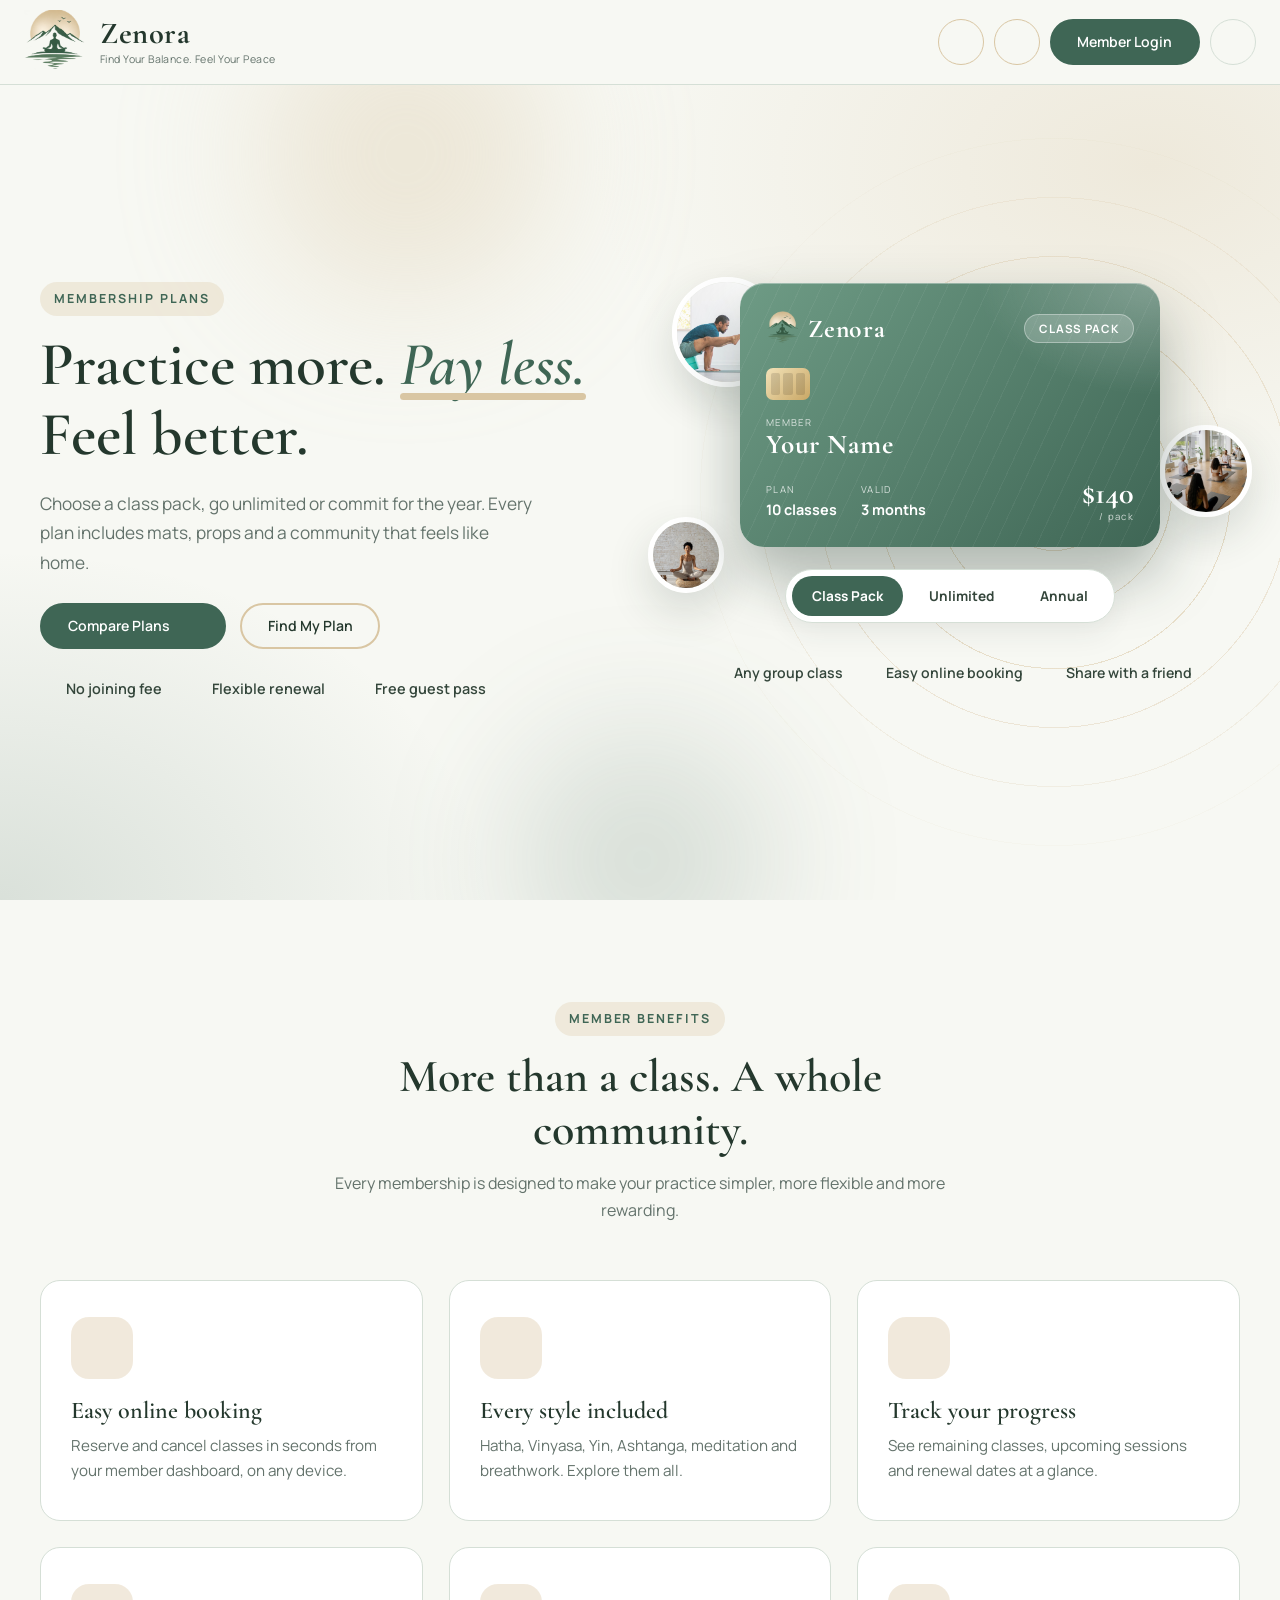
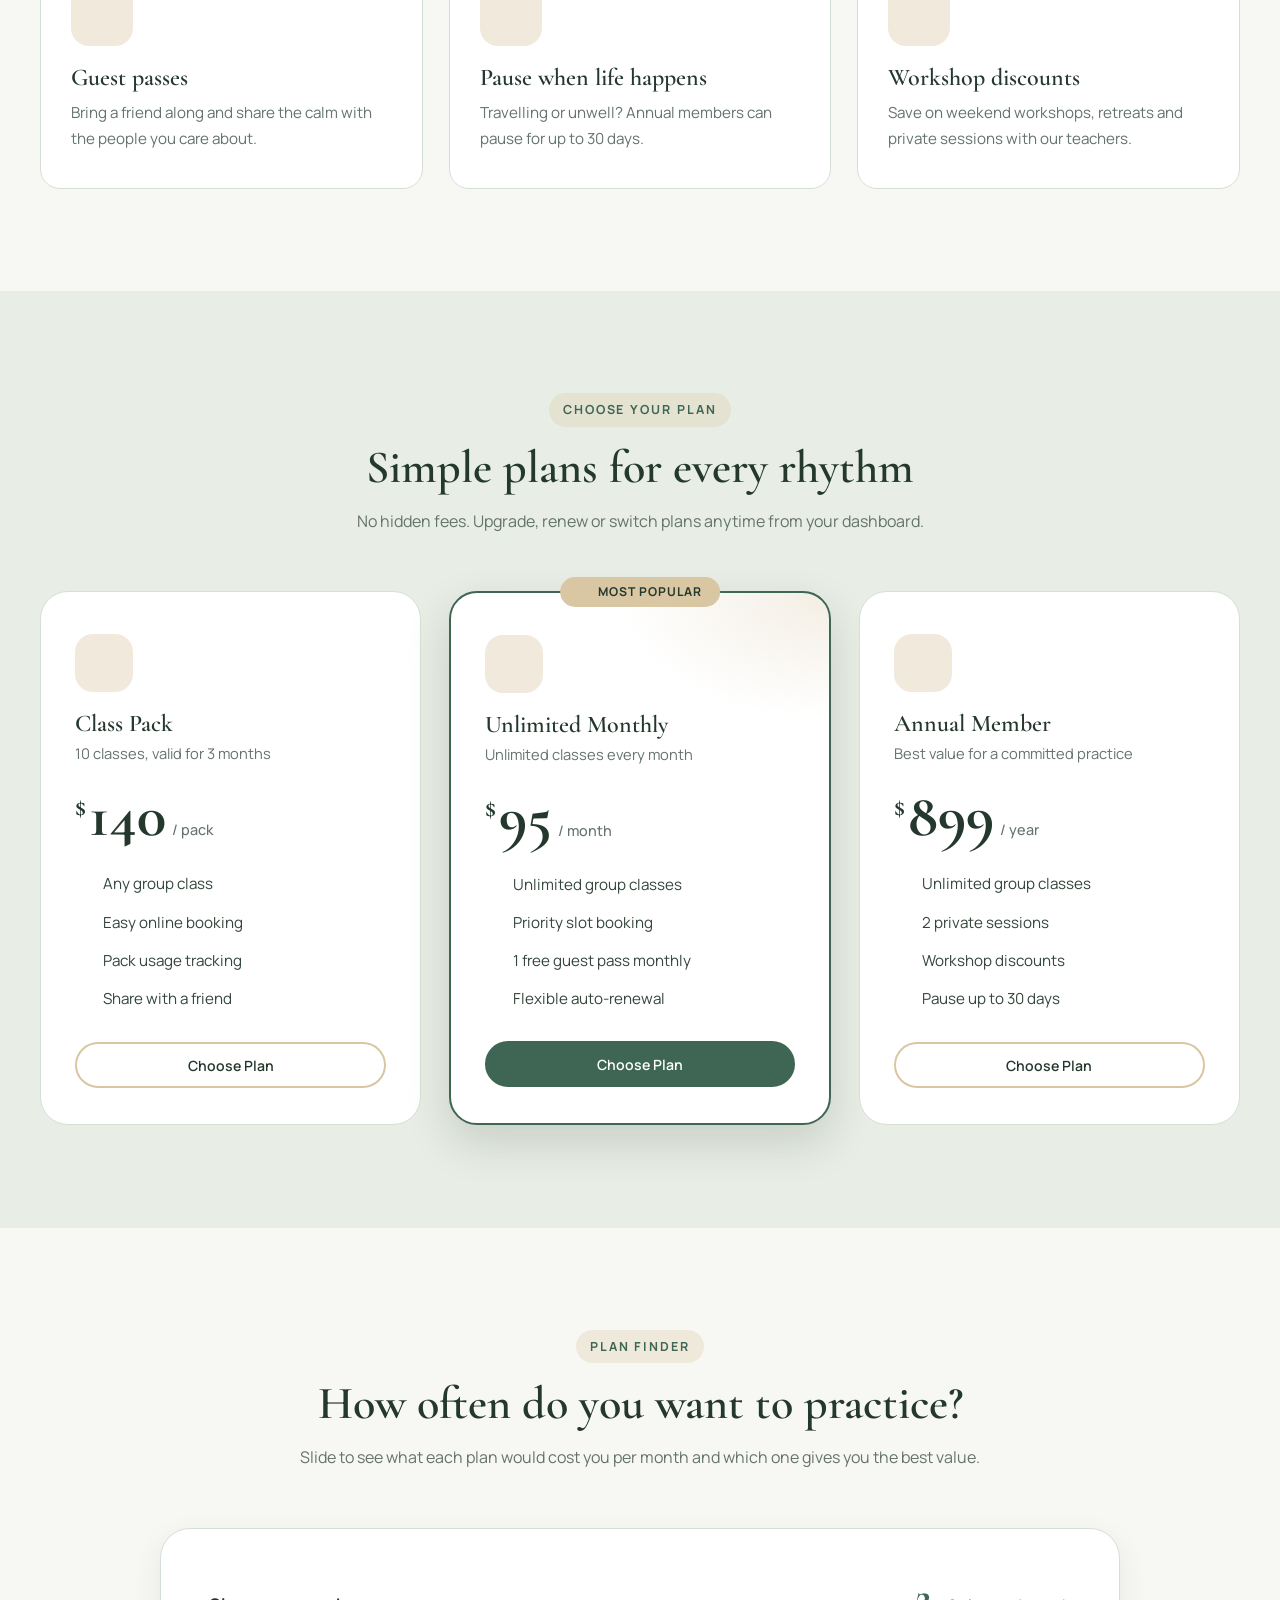
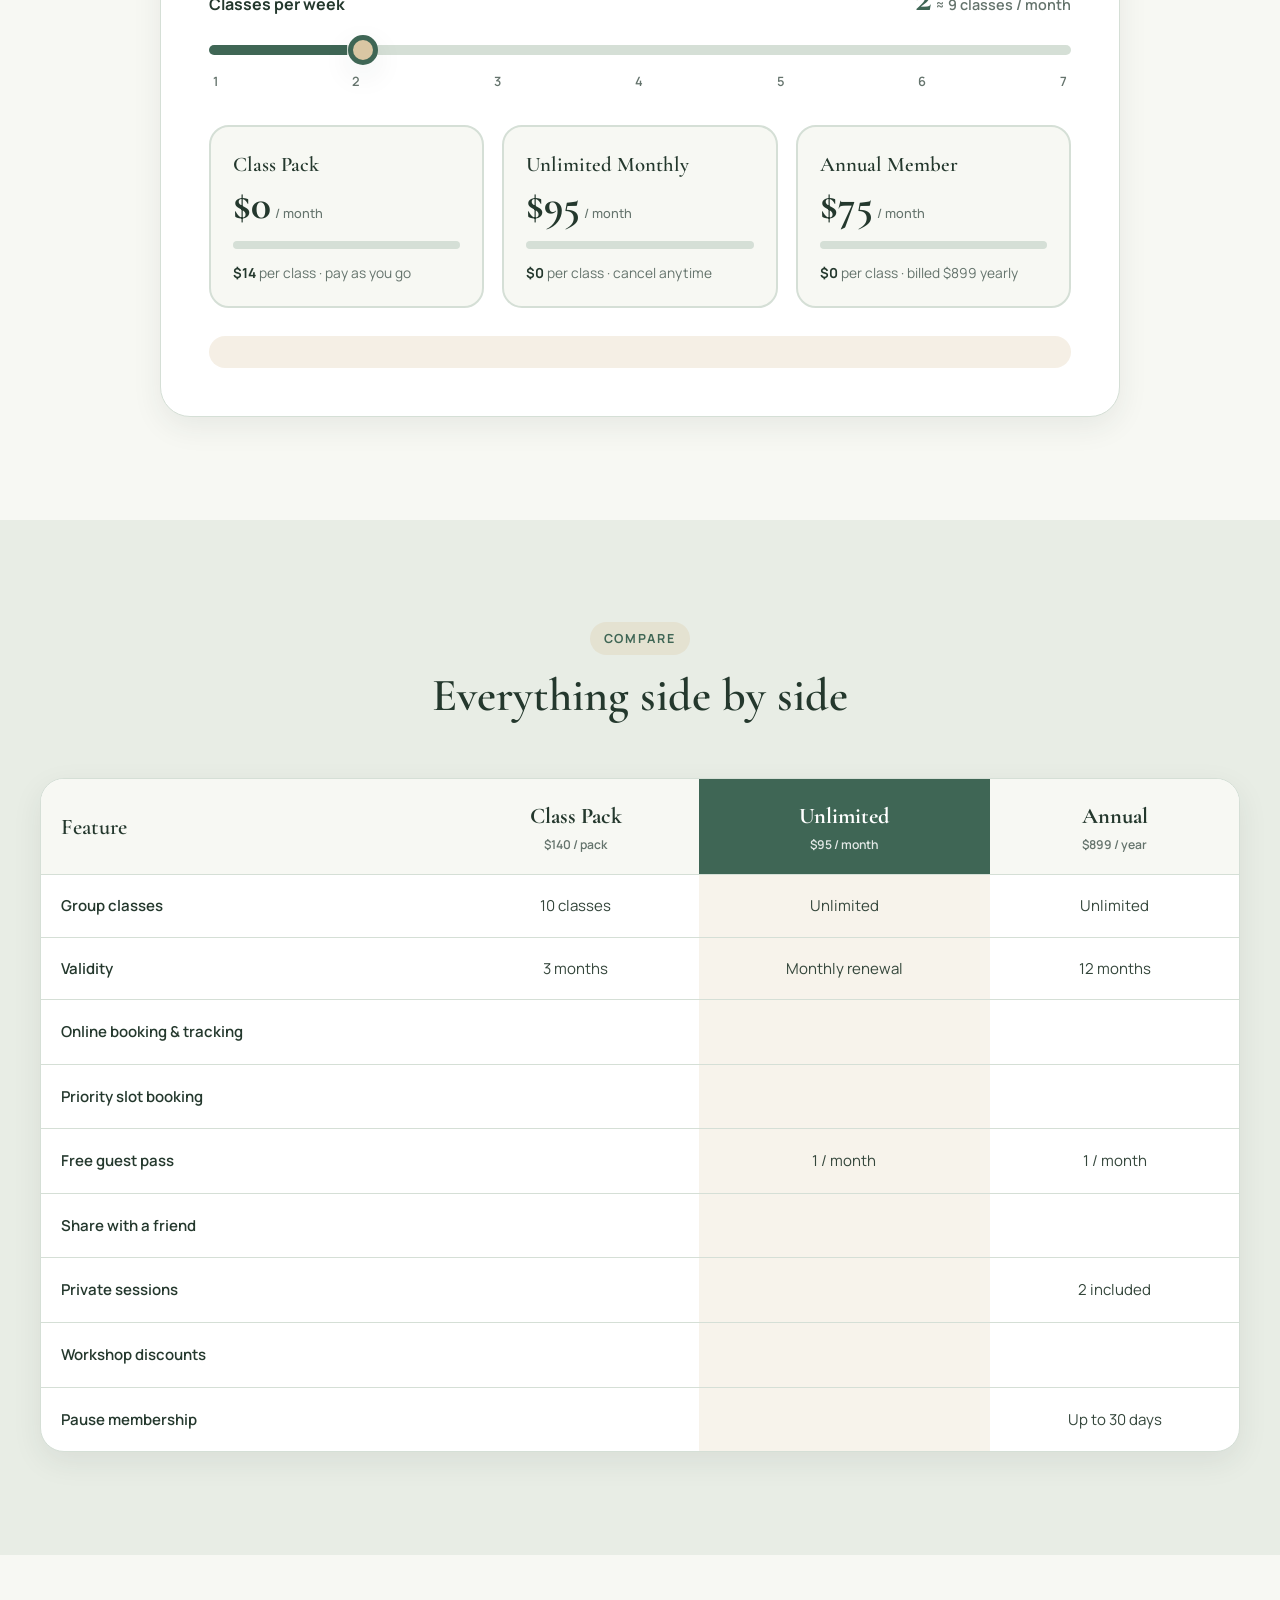
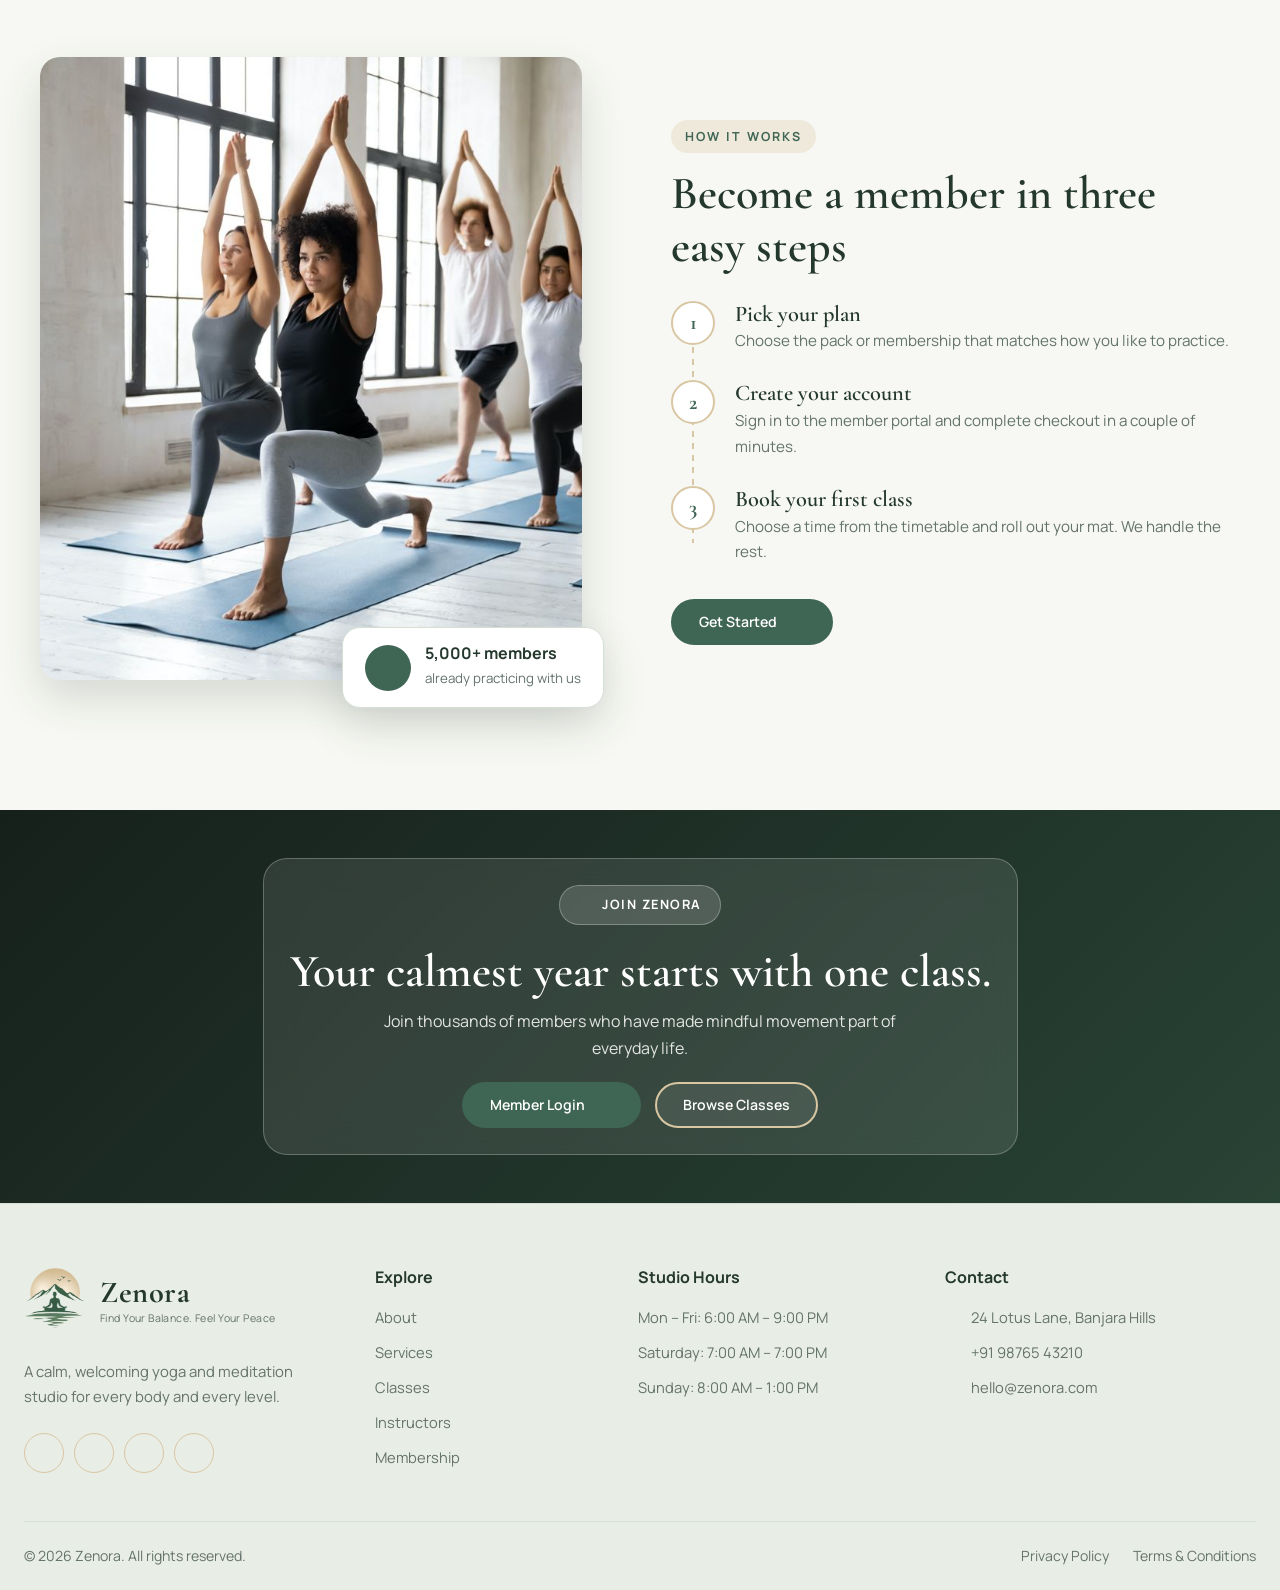
==== commit 0c4701d8: "responsive update" ====
--- a/membership.html
+++ b/membership.html
@@ -431,70 +431,6 @@
             </div>
         </section>
 
-        <!-- ================= 7. FAQ ================= -->
-        <section class="section alt" id="faq">
-            <div class="container mb-faq-wrap">
-                <div class="mb-faq-intro mb-reveal">
-                    <span class="eyebrow">Membership FAQ</span>
-                    <h2>Questions about joining?</h2>
-                    <p>Here are quick answers. For anything else, our team is just a message away.</p>
-                    <a href="mailto:hello@zenora.com" class="btn btn-secondary"><i data-lucide="mail"></i> Email us</a>
-                </div>
-
-                <div class="mb-faq mb-reveal" style="--d:.12s" id="mbFaq">
-                    <div class="mb-faq-item open">
-                        <button class="mb-faq-q" aria-expanded="true"><span>Can I switch plans later?</span><i
-                                data-lucide="plus"></i></button>
-                        <div class="mb-faq-a">
-                            <div>
-                                <p>Yes. You can upgrade or change plans anytime from your dashboard, and any unused
-                                    value is considered at renewal.</p>
-                            </div>
-                        </div>
-                    </div>
-                    <div class="mb-faq-item">
-                        <button class="mb-faq-q" aria-expanded="false"><span>How does auto-renewal work?</span><i
-                                data-lucide="plus"></i></button>
-                        <div class="mb-faq-a">
-                            <div>
-                                <p>Unlimited Monthly renews each month and can be cancelled before the renewal date.
-                                    Packs and annual plans end on their own and never renew unless you choose.</p>
-                            </div>
-                        </div>
-                    </div>
-                    <div class="mb-faq-item">
-                        <button class="mb-faq-q" aria-expanded="false"><span>What happens if I do not use all 10
-                                classes?</span><i data-lucide="plus"></i></button>
-                        <div class="mb-faq-a">
-                            <div>
-                                <p>A class pack is valid for 3 months. Remaining classes expire after that, so we send a
-                                    friendly reminder before then.</p>
-                            </div>
-                        </div>
-                    </div>
-                    <div class="mb-faq-item">
-                        <button class="mb-faq-q" aria-expanded="false"><span>Can I pause my membership?</span><i
-                                data-lucide="plus"></i></button>
-                        <div class="mb-faq-a">
-                            <div>
-                                <p>Annual members can pause for up to 30 days, perfect for travel or recovery. Just
-                                    request it from your dashboard.</p>
-                            </div>
-                        </div>
-                    </div>
-                    <div class="mb-faq-item">
-                        <button class="mb-faq-q" aria-expanded="false"><span>Are mats and props included?</span><i
-                                data-lucide="plus"></i></button>
-                        <div class="mb-faq-a">
-                            <div>
-                                <p>Always. Mats, blocks, straps and bolsters are provided for every class at no extra
-                                    cost.</p>
-                            </div>
-                        </div>
-                    </div>
-                </div>
-            </div>
-        </section>
 
         <!-- ================= 8. CTA ================= -->
         <section class="mb-cta" id="start">
--- a/membership.css
+++ b/membership.css
@@ -1725,7 +1725,7 @@
 /* ---------- 8. CTA ---------- */
 .mb-cta {
     position: relative;
-    padding: clamp(80px, 10vw, 130px) 0;
+    padding: clamp(28px, 4vw, 48px) 0;
     overflow: hidden;
     isolation: isolate;
     background: #24382D;
@@ -1769,8 +1769,8 @@
 .mb-cta-card {
     max-width: 760px;
     text-align: center;
-    padding: clamp(36px, 5vw, 64px);
-    border-radius: 32px;
+    padding: clamp(18px, 2.4vw, 26px);
+    border-radius: 24px;
     color: #fff;
     background: rgba(255, 255, 255, .1);
     border: 1px solid rgba(255, 255, 255, .25);
@@ -1810,12 +1810,12 @@
 
 .mb-cta-card h2 {
     color: #fff;
-    margin-bottom: 14px;
+    margin-bottom: 10px;
 }
 
 .mb-cta-card p {
     color: rgba(255, 255, 255, .86);
-    margin-bottom: 28px;
+    margin-bottom: 20px;
     max-width: 520px;
 }
 
